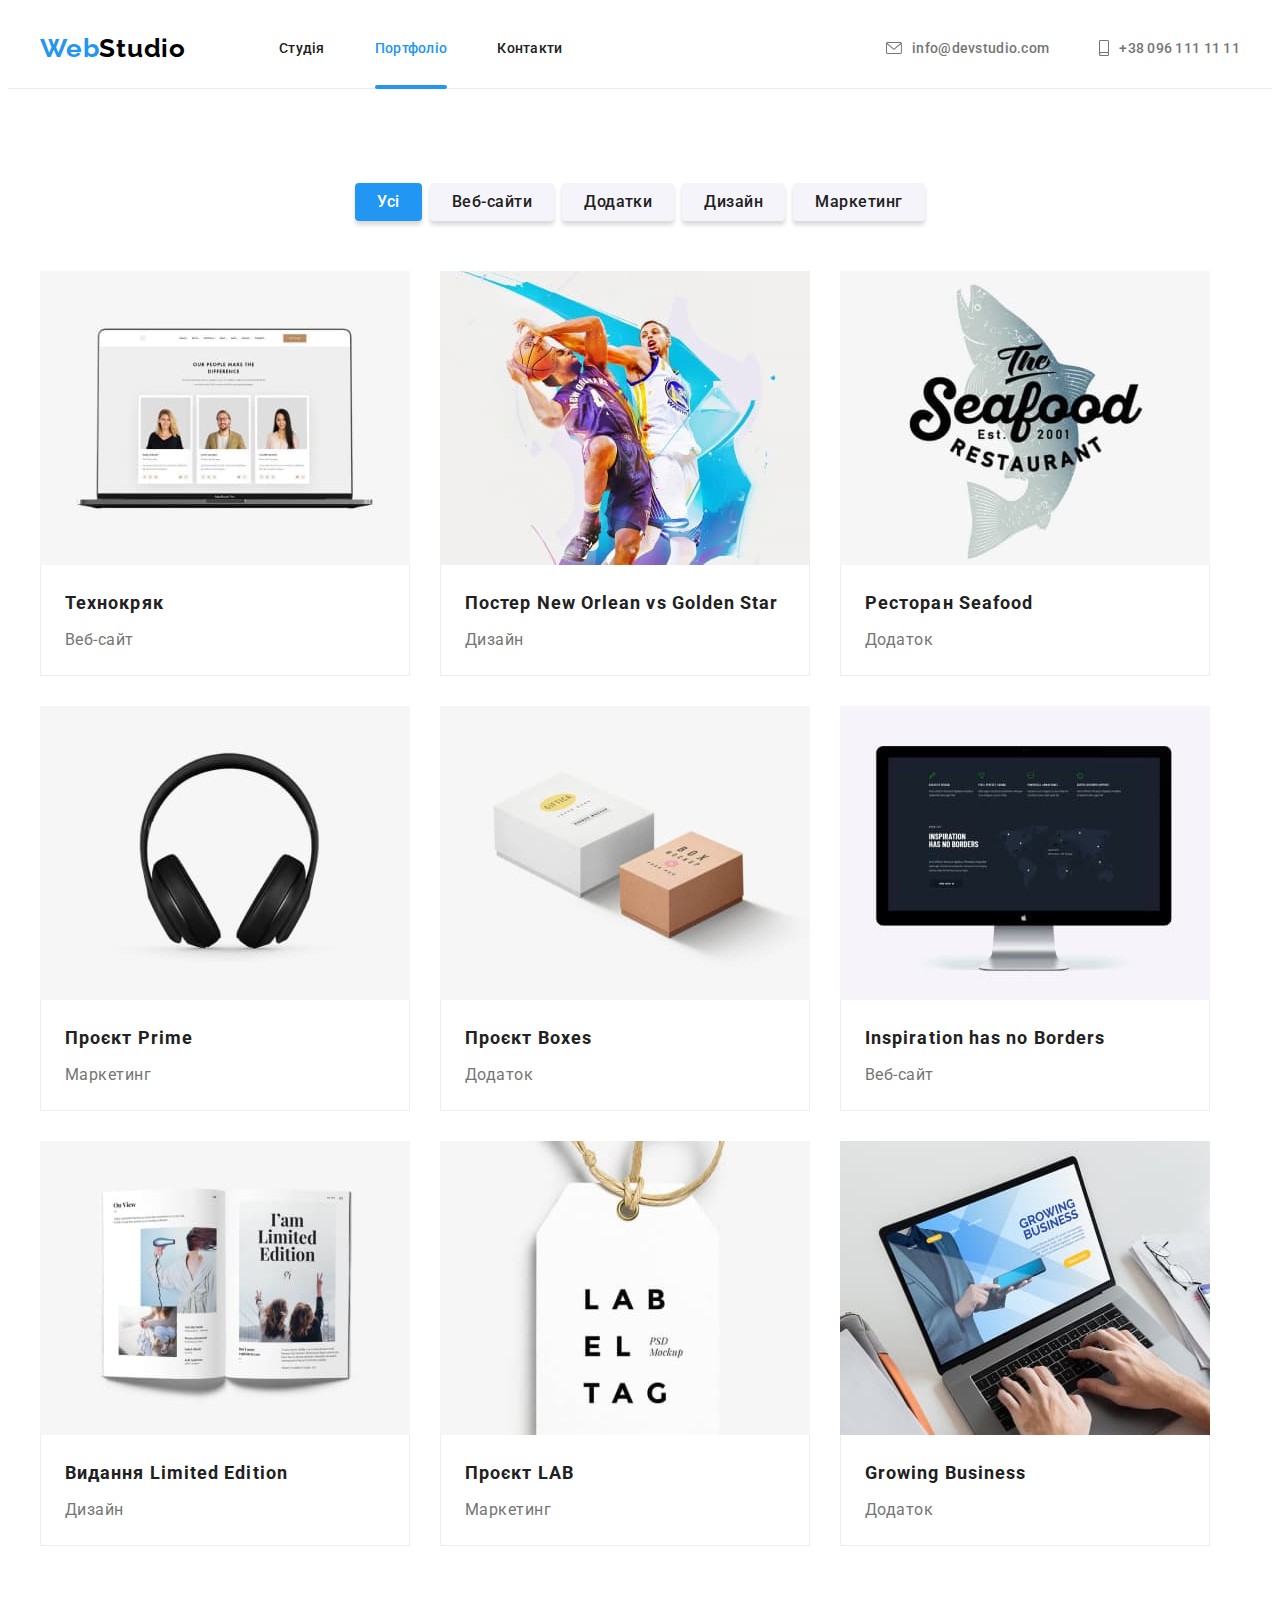
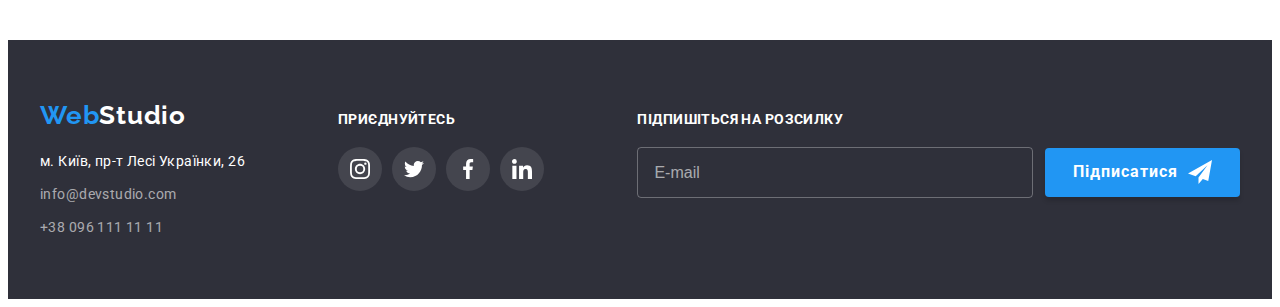
==== portfolio.html @ ad0f6e9a "Initial commit" ====
<!DOCTYPE html>
<html lang="uk">
  <head>
    <meta charset="UTF-8" />
    <meta name="viewport" content="width=device-width, initial-scale=1.0" />
    <link
      href="https://fonts.googleapis.com/css2?family=Raleway:wght@700&family=Roboto:wght@400;500;700;900&display=swap"
      rel="stylesheet"
    />
    <link
      rel="stylesheet"
      href="https://cdnjs.cloudflare.com/ajax/libs/modern-normalize/2.0.0/modern-normalize.min.css"
      integrity="sha512-4xo8blKMVCiXpTaLzQSLSw3KFOVPWhm/TRtuPVc4WG6kUgjH6J03IBuG7JZPkcWMxJ5huwaBpOpnwYElP/m6wg=="
      crossorigin="anonymous"
      referrerpolicy="no-referrer"
    />
    <link rel="stylesheet" href="./css/styles.css" />
    <title>Портфоліо</title>
  </head>
  <body>
    <header class="header">
      <div class="container header-container">
        <a href="./index.html" class="header-logo logo link"
          >Web<span class="header-logo-dark">Studio</span></a
        >
        <nav class="navigation">
          <ul class="navigation-list list">
            <li class="navigation-list-item">
              <a class="navigation-list-link link" href="./index.html"
                >Студія</a
              >
            </li>
            <li class="navigation-list-item">
              <a
                class="navigation-list-link link active"
                href="./portfolio.html"
                >Портфоліо</a
              >
            </li>
            <li class="navigation-list-item">
              <a class="navigation-list-link link" href="#">Контакти</a>
            </li>
          </ul>
        </nav>
        <ul class="contacts-list list">
          <li class="contacts-list-item">
            <a class="contacts-list-link link" href="mailto:info@devstudio.com">
              <svg class="contacts-icon" width="16" height="12">
                <use href="./images/icons/sprite.svg#icon-mail"></use>
              </svg>
              info@devstudio.com</a
            >
          </li>
          <li class="contacts-list-item">
            <a class="contacts-list-link link" href="tel:+380961111111"
              ><svg class="contacts-icon" width="10" height="16">
                <use
                  href="./images/icons/sprite.svg#icon-smartphone"
                ></use></svg
              >+38 096 111 11 11</a
            >
          </li>
        </ul>
      </div>
    </header>
    <main>
      <section class="projects section">
        <div class="container">
          <ul class="projects-list list">
            <li class="projects-list-item">
              <button class="projects-btn btn active" type="button">Усі</button>
            </li>
            <li class="projects-list-item">
              <button class="projects-btn btn" type="button">Веб-сайти</button>
            </li>
            <li class="projects-list-item">
              <button class="projects-btn btn" type="button">Додатки</button>
            </li>
            <li class="projects-list-item">
              <button class="projects-btn btn" type="button">Дизайн</button>
            </li>
            <li class="projects-list-item">
              <button class="projects-btn btn" type="button">Маркетинг</button>
            </li>
          </ul>
          <ul class="projects-type-list list">
            <li class="projects-type-list-item">
              <a class="projects-type-list-link link" href="">
                <div class="project-overlay-wrapper">
                  <img
                    src="./images/portfolio/portfolio-img1.jpg"
                    alt="Laptop"
                    width="370"
                    height="294"
                  />
                  <div class="projects-overlay">
                    <p class="projects-overlay-text">
                      Ресурс пропонує комплексні пропозиції з різним рівнем
                      функціоналу та сервісів. Все це дозволить відвідувачу
                      отримати вичерпні відомості про компанію чи приватну
                      особу.
                    </p>
                  </div>
                </div>
                <div class="projects-info">
                  <h3 class="projects-type-list-title">Технокряк</h3>
                  <p class="projects-type-list-text">Веб-сайт</p>
                </div>
              </a>
            </li>
            <li class="projects-type-list-item">
              <a class="projects-type-list-link link" href="">
                <div class="project-overlay-wrapper">
                  <img
                    src="./images/portfolio/portfolio-img2.jpg"
                    alt="Laptop"
                    width="370"
                    height="294"
                  />
                  <div class="projects-overlay">
                    <p class="projects-overlay-text">
                      Ресурс пропонує комплексні пропозиції з різним рівнем
                      функціоналу та сервісів. Все це дозволить відвідувачу
                      отримати вичерпні відомості про компанію чи приватну
                      особу.
                    </p>
                  </div>
                </div>
                <div class="projects-info">
                  <h3 class="projects-type-list-title">
                    Постер New Orlean vs Golden Star
                  </h3>
                  <p class="projects-type-list-text">Дизайн</p>
                </div>
              </a>
            </li>
            <li class="projects-type-list-item">
              <a class="projects-type-list-link link" href=""
                ><div class="project-overlay-wrapper">
                  <img
                    src="./images/portfolio/portfolio-img3.jpg"
                    alt="Laptop"
                    width="370"
                    height="294"
                  />
                  <div class="projects-overlay">
                    <p class="projects-overlay-text">
                      Ресурс пропонує комплексні пропозиції з різним рівнем
                      функціоналу та сервісів. Все це дозволить відвідувачу
                      отримати вичерпні відомості про компанію чи приватну
                      особу.
                    </p>
                  </div>
                </div>
                <div class="projects-info">
                  <h3 class="projects-type-list-title">Ресторан Seafood</h3>
                  <p class="projects-type-list-text">Додаток</p>
                </div>
              </a>
            </li>
            <li class="projects-type-list-item">
              <a class="projects-type-list-link link" href=""
                ><div class="project-overlay-wrapper">
                  <img
                    src="./images/portfolio/portfolio-img4.jpg"
                    alt="Laptop"
                    width="370"
                    height="294"
                  />
                  <div class="projects-overlay">
                    <p class="projects-overlay-text">
                      Ресурс пропонує комплексні пропозиції з різним рівнем
                      функціоналу та сервісів. Все це дозволить відвідувачу
                      отримати вичерпні відомості про компанію чи приватну
                      особу.
                    </p>
                  </div>
                </div>
                <div class="projects-info">
                  <h3 class="projects-type-list-title">Проєкт Prime</h3>
                  <p class="projects-type-list-text">Маркетинг</p>
                </div>
              </a>
            </li>
            <li class="projects-type-list-item">
              <a class="projects-type-list-link link" href=""
                ><div class="project-overlay-wrapper">
                  <img
                    src="./images/portfolio/portfolio-img5.jpg"
                    alt="Laptop"
                    width="370"
                    height="294"
                  />
                  <div class="projects-overlay">
                    <p class="projects-overlay-text">
                      Ресурс пропонує комплексні пропозиції з різним рівнем
                      функціоналу та сервісів. Все це дозволить відвідувачу
                      отримати вичерпні відомості про компанію чи приватну
                      особу.
                    </p>
                  </div>
                </div>
                <div class="projects-info">
                  <h3 class="projects-type-list-title">Проєкт Boxes</h3>
                  <p class="projects-type-list-text">Додаток</p>
                </div>
              </a>
            </li>
            <li class="projects-type-list-item">
              <a class="projects-type-list-link link" href="">
                <div class="project-overlay-wrapper">
                  <img
                    src="./images/portfolio/portfolio-img6.jpg"
                    alt="Laptop"
                    width="370"
                    height="294"
                  />
                  <div class="projects-overlay">
                    <p class="projects-overlay-text">
                      Ресурс пропонує комплексні пропозиції з різним рівнем
                      функціоналу та сервісів. Все це дозволить відвідувачу
                      отримати вичерпні відомості про компанію чи приватну
                      особу.
                    </p>
                  </div>
                </div>
                <div class="projects-info">
                  <h3 class="projects-type-list-title">
                    Inspiration has no Borders
                  </h3>
                  <p class="projects-type-list-text">Веб-сайт</p>
                </div>
              </a>
            </li>
            <li class="projects-type-list-item">
              <a class="projects-type-list-link link" href=""
                ><div class="project-overlay-wrapper">
                  <img
                    src="./images/portfolio/portfolio-img7.jpg"
                    alt="Laptop"
                    width="370"
                    height="294"
                  />
                  <div class="projects-overlay">
                    <p class="projects-overlay-text">
                      Ресурс пропонує комплексні пропозиції з різним рівнем
                      функціоналу та сервісів. Все це дозволить відвідувачу
                      отримати вичерпні відомості про компанію чи приватну
                      особу.
                    </p>
                  </div>
                </div>
                <div class="projects-info">
                  <h3 class="projects-type-list-title">
                    Видання Limited Edition
                  </h3>
                  <p class="projects-type-list-text">Дизайн</p>
                </div>
              </a>
            </li>
            <li class="projects-type-list-item">
              <a class="projects-type-list-link link" href=""
                ><div class="project-overlay-wrapper">
                  <img
                    src="./images/portfolio/portfolio-img8.jpg"
                    alt="Laptop"
                    width="370"
                    height="294"
                  />
                  <div class="projects-overlay">
                    <p class="projects-overlay-text">
                      Ресурс пропонує комплексні пропозиції з різним рівнем
                      функціоналу та сервісів. Все це дозволить відвідувачу
                      отримати вичерпні відомості про компанію чи приватну
                      особу.
                    </p>
                  </div>
                </div>
                <div class="projects-info">
                  <h3 class="projects-type-list-title">Проєкт LAB</h3>
                  <p class="projects-type-list-text">Маркетинг</p>
                </div>
              </a>
            </li>
            <li class="projects-type-list-item">
              <a class="projects-type-list-link link" href=""
                ><div class="project-overlay-wrapper">
                  <img
                    src="./images/portfolio/portfolio-img9.jpg"
                    alt="Laptop"
                    width="370"
                    height="294"
                  />
                  <div class="projects-overlay">
                    <p class="projects-overlay-text">
                      Ресурс пропонує комплексні пропозиції з різним рівнем
                      функціоналу та сервісів. Все це дозволить відвідувачу
                      отримати вичерпні відомості про компанію чи приватну
                      особу.
                    </p>
                  </div>
                </div>
                <div class="projects-info">
                  <h3 class="projects-type-list-title">Growing Business</h3>
                  <p class="projects-type-list-text">Додаток</p>
                </div>
              </a>
            </li>
          </ul>
        </div>
      </section>
    </main>
    <footer class="footer">
      <div class="container footer-container">
        <div class="address-container">
          <a href="./index.html" class="footer-logo logo link"
            >Web<span class="footer-logo-white">Studio</span></a
          >
          <address class="address">
            <p class="footer-address">м. Київ, пр-т Лесі Українки, 26</p>
            <ul class="footer-list list">
              <li class="footer-list-item">
                <a
                  class="footer-list-item-link link"
                  href="mailto:info@devstudio.com"
                  >info@devstudio.com</a
                >
              </li>
              <li class="footer-list-item">
                <a class="footer-list-item-link link" href="tel:+380961111111"
                  >+38 096 111 11 11</a
                >
              </li>
            </ul>
          </address>
        </div>
        <div class="join-container">
          <p class="join-text">приєднуйтесь</p>
          <ul class="social-list list">
            <li>
              <a href="" class="social-link social-link-gray link"
                ><svg
                  class="social-icon social-icon-white"
                  width="20"
                  height="20"
                >
                  <use
                    href="./images/icons/sprite.svg#icon-instagram"
                  ></use></svg
              ></a>
            </li>
            <li>
              <a href="" class="social-link social-link-gray link"
                ><svg
                  class="social-icon social-icon-white"
                  width="20"
                  height="20"
                >
                  <use href="./images/icons/sprite.svg#icon-twitter"></use></svg
              ></a>
            </li>
            <li>
              <a href="" class="social-link social-link-gray link"
                ><svg
                  class="social-icon social-icon-white"
                  width="20"
                  height="20"
                >
                  <use
                    href="./images/icons/sprite.svg#icon-facebook"
                  ></use></svg
              ></a>
            </li>
            <li>
              <a href="" class="social-link social-link-gray link"
                ><svg
                  class="social-icon social-icon-white"
                  width="20"
                  height="20"
                >
                  <use
                    href="./images/icons/sprite.svg#icon-linkedin"
                  ></use></svg
              ></a>
            </li>
          </ul>
        </div>
        <form action="" class="form-mailing">
          <b class="form-mailing-text">Підпишіться на розсилку</b>
          <label class="form-mailing-group">
            <input
              type="email"
              name="email"
              class="form-mailing-input"
              placeholder="E-mail"
            />
            <button type="submit" class="form-mailing-button btn">
              Підписатися
              <svg class="form-mailing-icon" width="24" height="24">
                <use href="./images/icons/sprite.svg#icon-send"></use>
              </svg>
            </button>
          </label>
        </form>
      </div>
    </footer>
  </body>
</html>
---- css/styles.css ----
:root {
  /* Шрифти */
  --main-font: Roboto, sans-serif;
  --secondary-font: Raleway;
  /* Кольори */
  --title-cl: #212121;
  --txt-cl: #757575;
  --accent-cl: #2196f3;
  --bg-cl: #2f303a;
}
/* Загальні стилі */
body {
  font-family: var(--main-font);
  color: var(--txt-cl);
  font-size: 14px;
}

h1,
h2,
h3,
h4,
h5,
h5,
p {
  margin: 0;
}

img {
  display: block;
}

ul,
ol {
  padding: 0;
  margin: 0;
}

.container {
  width: 1200px;
  padding-left: 15px;
  padding-right: 15px;
  margin: 0 auto;
}

.list {
  list-style: none;
}

.link {
  text-decoration: none;
  display: block;
}

.logo {
  color: var(--accent-cl);
  font-family: Raleway;
  font-size: 26px;
  font-weight: 700;
  letter-spacing: 0.78px;
}

.btn {
  border: none;
  font-family: inherit;
  cursor: pointer;
}

.title {
  color: var(--title-cl);
  font-size: 36px;
  font-weight: 700;
  letter-spacing: 1.08px;
  text-align: center;
}

.section {
  padding-top: 94px;
  padding-bottom: 94px;
}

.visually-hidden {
  position: absolute;
  clip: rect(0 0 0 0);
  width: 1px;
  height: 1px;
  margin: -1px;
}

/* Хедер */

.header {
  border-bottom: 1px solid #ececec;
}

.header-logo {
  margin-right: 93px;
}

.header-container {
  display: flex;
  align-items: center;
}

.header-logo-dark {
  color: #000;
}

.navigation-list {
  display: flex;
}

.navigation-list-item {
  margin-right: 50px;
}

.navigation-list-item:last-child {
  margin: 0;
}

.navigation-list-link {
  color: var(--title-cl);
  font-weight: 500;
  letter-spacing: 0.28px;
  transition: color 0.25s cubic-bezier(0.4, 0, 0.2, 1);
  padding-top: 32px;
  padding-bottom: 32px;
  position: relative;
}

.navigation-list-link.active {
  color: var(--accent-cl);
}

.navigation-list-link.active::after {
  content: '';
  position: absolute;
  left: 0;
  bottom: -1px;
  width: 100%;
  height: 4px;
  border-radius: 2px;
  background-color: var(--accent-cl);
}

.navigation-list-link:hover,
.navigation-list-link:focus {
  color: var(--accent-cl);
}

.contacts-list {
  margin-left: auto;
  display: flex;
}

.contacts-list-item {
  margin-right: 50px;
}

.contacts-list-item:last-child {
  margin-right: 0;
}

.contacts-list-link {
  color: var(--txt-cl);
  font-weight: 500;
  letter-spacing: 0.28px;
  transition: color 0.25s cubic-bezier(0.4, 0, 0.2, 1);
  padding-top: 32px;
  padding-bottom: 32px;
  display: flex;
  align-items: center;
}

.contacts-list-link:hover,
.contacts-list-link:focus {
  color: var(--accent-cl);
}

.contacts-icon {
  margin-right: 10px;
  fill: currentColor;
}

/* Головна секція */

.hero {
  background-color: var(--bg-cl);
  padding-top: 200px;
  padding-bottom: 200px;
  background-image: linear-gradient(
      to bottom,
      rgba(47, 48, 58, 0.4),
      rgba(47, 48, 58, 0.4)
    ),
    url(../images/hero/hero-bg.png);
  background-repeat: no-repeat;
  background-position: center;
  background-size: cover;
  max-width: 1600px;
  margin: 0 auto;
}

.hero-container {
  padding: 0;
}

.hero-title {
  color: #fff;
  font-size: 44px;
  font-weight: 900;
  line-height: 1.36;
  letter-spacing: 2.64px;
  text-transform: uppercase;
  margin-bottom: 30px;
  margin-left: auto;
  margin-right: auto;
  width: 694px;
}

.hero-btn {
  background-color: var(--accent-cl);
  filter: drop-shadow(0px 4px 4px rgba(0, 0, 0, 0.25));
  color: #fff;
  display: block;
  font-size: 16px;
  font-weight: 700;
  line-height: 1.87;
  letter-spacing: 0.96px;
  border-radius: 4px;
  transition: background-color 0.25s cubic-bezier(0.4, 0, 0.2, 1);
  padding: 10px 32px;
  min-width: 216px;
  max-width: 250px;
  margin-left: auto;
  margin-right: auto;
}

.hero-btn:hover,
.hero-btn:focus {
  background-color: #158bec;
}

/* Модальне вікно */

.backdrop {
  position: fixed;
  top: 0;
  left: 0;
  z-index: 10;
  width: 100%;
  height: 100%;
  background-color: rgba(47, 48, 58, 0.6);
  transition: visibility 0.6s cubic-bezier(0.4, 0, 0.2, 1),
    opacity 0.6s cubic-bezier(0.4, 0, 0.2, 1);
}

.backdrop.is-hidden {
  visibility: hidden;
  opacity: 0;
  pointer-events: none;
}

.backdrop.is-hidden .modal-wrapper {
  transform: translateX(-50%) translateY(-50%) scale(0.8);
}

.modal-wrapper {
  position: absolute;
  width: 528px;
  padding: 40px;
  background-color: #fff;
  border-radius: 4px;
  box-shadow: 0px 2px 1px 0px rgba(0, 0, 0, 0.2),
    0px 1px 1px 0px rgba(0, 0, 0, 0.14), 0px 1px 3px 0px rgba(0, 0, 0, 0.12);
  top: 50%;
  left: 50%;
  transform: translateX(-50%) translateY(-50%) scale(1);
  transition: transform 0.6s cubic-bezier(0.4, 0, 0.2, 1);
}

.modal-close {
  position: absolute;
  right: 8px;
  top: 8px;
  width: 30px;
  height: 30px;
  border-radius: 50%;
  display: flex;
  justify-content: center;
  align-items: center;
  background-color: transparent;
  cursor: pointer;
  outline: none;
  border: 1px solid rgba(0, 0, 0, 0.1);
}

.modal-close-icon {
  transition: fill 0.25s cubic-bezier(0.4, 0, 0.2, 1);
}

.modal-close:focus {
  border: 1px solid var(--accent-cl);
}

.modal-close:hover .modal-close-icon,
.modal-close:focus .modal-close-icon {
  fill: var(--accent-cl);
}

/* Форма модального вікна */

.modal-form {
  width: 448px;
}

.modal-form-text {
  display: block;
}

.modal-form-group {
  display: block;
}

.modal-form-text {
  color: var(--title-cl);
  text-align: center;
  font-size: 20px;
  font-weight: 700;
  letter-spacing: 0.6px;
  margin-bottom: 12px;
}

.modal-form-group {
  position: relative;
  margin-bottom: 10px;
}

.modal-form-group-textarea {
  margin-bottom: 24px;
}

.modal-form-group:last-child {
  margin-top: 25px;
}

.modal-form-label {
  display: block;
  color: var(--txt-cl);
  font-size: 12px;
  font-weight: 400;
  letter-spacing: 0.12px;
  margin-bottom: 4px;
}

.modal-form-input {
  width: 100%;
  padding: 11px 20px 11px 40px;
  font-size: 12px;
  font-weight: 400;
  color: var(--txt-cl);
  border-radius: 4px;
  border: 1px solid rgba(33, 33, 33, 0.2);
  outline: none;
  transition: border 0.25s cubic-bezier(0.4, 0, 0.2, 1);
}

.modal-form-input:focus,
.modal-form-input:hover {
  border: 1px solid var(--accent-cl);
}

.modal-form-icon {
  position: absolute;
  top: 30px;
  left: 12px;
  transition: fill 0.3s cubic-bezier(0.4, 0, 0.2, 1);
}

.modal-form-input:focus + .modal-form-icon,
.modal-form-input:hover + .modal-form-icon {
  fill: var(--accent-cl);
}

.modal-form-comment {
  resize: none;
  max-width: 100%;
  min-width: 448px;
  max-height: 120px;
  min-height: 120px;
  padding: 12px 16px;
  color: var(--txt-cl);
  font-size: 12px;
  font-weight: 400;
  letter-spacing: 0.12px;
  border-radius: 4px;
  outline: none;
  border: 1px solid rgba(33, 33, 33, 0.2);
}

.modal-form-comment:focus,
.modal-form-comment:hover {
  border: 1px solid var(--accent-cl);
}

.modal-form-comment::placeholder {
  color: rgba(117, 117, 117, 0.5);
}

.modal-form-label-text {
  margin-bottom: 0;
  color: var(--txt-cl);
  font-size: 14px;
  font-weight: 400;
  line-height: 1.7;
  letter-spacing: 0.42px;
}

.conditions-link {
  color: var(--accent-cl);
}

.modal-form-group-conditions {
  display: flex;
  align-items: center;
  padding-left: 13px;
  margin-bottom: 30px;
}

.custom-checkbox {
  display: block;
  width: 16px;
  height: 16px;
  border: 1px solid rgba(33, 33, 33, 1);
  border-radius: 2px;
  margin-right: 7px;
  display: flex;
  justify-content: center;
  align-items: center;
  background-color: #fff;
  transition: background-color 0.25s cubic-bezier(0.4, 0, 0.2, 1),
    border 0.25s cubic-bezier(0.4, 0, 0.2, 1);
}

.custom-checkbox .custom-checkbox-icon {
  fill: #fff;
  opacity: 0;
  transition: opacity 0.25s cubic-bezier(0.4, 0, 0.2, 1);
}

.checkbox:focus + .custom-checkbox {
  border: 1px solid var(--accent-cl);
}

.checkbox:checked + .custom-checkbox {
  background-color: var(--accent-cl);
  border: 1px solid var(--accent-cl);
}

.checkbox:checked + .custom-checkbox .custom-checkbox-icon {
  opacity: 1;
}

.btn {
  display: flex;
  align-items: center;
  margin: 0 auto;
  padding: 10px 28px;
  border: none;
  cursor: pointer;
  border-radius: 4px;
  background: #2196f3;
  box-shadow: 0px 4px 4px 0px rgba(0, 0, 0, 0.15);
  color: #fff;
  font-size: 16px;
  font-weight: 700;
  line-height: 1.8;
  letter-spacing: 0.96px;
  transition: background-color 0.25s cubic-bezier(0.4, 0, 0.2, 1);
}

.btn:hover,
.btn:focus {
  background-color: #158bec;
}
/* Секція про нас */

.about.section {
  padding-bottom: 0;
}

.about-list {
  display: flex;
}

.about-list-item {
  margin-right: 30px;
  width: 270px;
}

.about-list-item:last-child {
  margin-right: 0;
}

.about-list-item-title {
  color: var(--title-cl);
  font-weight: 700;
  font-size: 14px;
  letter-spacing: 0.42px;
  text-transform: uppercase;
  margin-bottom: 10px;
}

.about-list-item-text {
  line-height: 1.71;
  letter-spacing: 0.42px;
}

.icon-container {
  display: flex;
  justify-content: center;
  align-items: center;
  height: 120px;
  margin-bottom: 30px;
  background-color: #f5f4fa;
  border-radius: 4px;
}

/* Секція спеціалізація */

.specialization-title {
  margin-bottom: 50px;
}

.specialization-list {
  display: flex;
  gap: 30px;
}

.specialization-list-item {
  position: relative;
}

.specialization-list-item-text {
  position: absolute;
  left: 0;
  bottom: 0;
  display: flex;
  justify-content: center;
  align-items: center;
  text-transform: uppercase;
  color: #fff;
  letter-spacing: 0.42px;
  font-weight: 700;
  width: 100%;
  height: 70px;
  background-color: rgba(47, 48, 58, 0.8);
}

/* Секція команда */

.team {
  background-color: #f5f4fa;
}

.team-title {
  margin-bottom: 50px;
}

.team-list {
  display: flex;
  gap: 30px;
}

.team-list-item {
  background-color: #fff;
  box-shadow: 0px 2px 1px 0px rgba(0, 0, 0, 0.2),
    0px 1px 1px 0px rgba(0, 0, 0, 0.14), 0px 1px 3px 0px rgba(0, 0, 0, 0.12);
  border-radius: 0px 0px 4px 4px;
}

.team-info {
  padding-top: 30px;
  padding-bottom: 30px;
}

.team-list-item-title {
  color: var(--title-cl);
  font-size: 16px;
  font-weight: 500;
  letter-spacing: 0.48px;
  text-align: center;
  margin-bottom: 10px;
}

.team-list-item-text {
  font-size: 16px;
  letter-spacing: 0.48px;
  margin-bottom: 16px;
  text-align: center;
}

.social-list {
  display: flex;
  justify-content: center;
  align-items: center;
  gap: 10px;
}

.social-link {
  display: flex;
  align-items: center;
  justify-content: center;
  width: 44px;
  height: 44px;
  background-color: #fff;
  border-radius: 50%;
  color: #afb1b8;
  transition: background-color 0.25s cubic-bezier(0.4, 0, 0.2, 1);
}

.social-link:hover,
.social-link:focus {
  background-color: var(--accent-cl);
}

.social-icon {
  fill: currentColor;
  transition: fill 0.25s cubic-bezier(0.4, 0, 0.2, 1);
}

.social-link:hover .social-icon,
.social-link:focus .social-icon {
  fill: #fff;
}

/* Секція постійні клієнти */

.clients-title {
  margin-bottom: 50px;
}

.clients-list {
  display: flex;
  align-items: center;
  gap: 30px;
}

.clients-list-item {
  width: 170px;
  height: 92px;
  color: #afb1b8;
}

.clients-icon {
  fill: currentColor;
  transition: fill 0.25s cubic-bezier(0.4, 0, 0.2, 1);
}

.clients-list-link {
  display: flex;
  justify-content: center;
  align-items: center;
  height: 100%;
  color: #afb1b8;
  border-radius: 4px;
  border: 1px solid #afb1b8;
  transition: border 0.25s cubic-bezier(0.4, 0, 0.2, 1);
}

.clients-list-link:hover,
.clients-list-link:focus {
  border: 1px solid var(--accent-cl);
}

.clients-list-link:hover .clients-icon,
.clients-list-link:focus .clients-icon {
  fill: var(--accent-cl);
}

/* Футера */

.footer {
  background-color: var(--bg-cl);
  padding-top: 60px;
  padding-bottom: 60px;
}

.footer-logo {
  margin-bottom: 20px;
}

.footer-logo {
  font-style: normal;
}

.footer-logo-white {
  color: #fff;
}

.address-container {
  margin-right: 93px;
}

.footer-address {
  font-style: normal;
  color: #fff;
  line-height: 1.71;
  letter-spacing: 0.42px;
  margin-bottom: 9px;
}

.footer-list-item {
  margin-bottom: 9px;
}

.footer-list-item:last-child {
  margin-bottom: 0;
}

.footer-list-item-link {
  color: rgba(255, 255, 255, 0.6);
  font-style: normal;
  line-height: 1.71;
  letter-spacing: 0.42px;
  transition: color 0.25s cubic-bezier(0.4, 0, 0.2, 1);
}

.footer-list-item-link:hover,
.footer-list-item-link:focus {
  color: var(--accent-cl);
}

.footer-container {
  display: flex;
  align-items: baseline;
}

.join-container {
  margin-right: auto;
}

.join-text {
  color: #fff;
  font-size: 14px;
  font-weight: 700;
  letter-spacing: 0.42px;
  text-transform: uppercase;
  margin-bottom: 20px;
}

.social-link-gray {
  color: #fff;
  background-color: rgba(255, 255, 255, 0.1);
}

/* Форма футера */

.form-mailing-text {
  color: #fff;
  font-weight: 700;
  letter-spacing: 0.42px;
  text-transform: uppercase;
  display: block;
  margin-bottom: 20px;
}

.form-mailing-group {
  display: flex;
  align-items: center;
}

.form-mailing-input {
  width: 358px;
  padding: 16px 20px 15px 16px;
  background-color: transparent;
  color: rgba(255, 255, 255, 0.6);
  font-size: 16px;
  font-weight: 400;
  border-radius: 4px;
  border: 1px solid rgba(255, 255, 255, 0.3);
  outline: none;
  margin-right: 12px;
  transition: border 0.25s cubic-bezier(0.4, 0, 0.2, 1);
}

.form-mailing-input::placeholder {
  color: rgba(255, 255, 255, 0.6);
  font-size: 16px;
  font-weight: 400;
}

.form-mailing-input:focus,
.form-mailing-input:hover {
  border: 1px solid var(--accent-cl);
}

.form-mailing-icon {
  fill: #fff;
  margin-left: 10px;
}

/* 
Стилі портфоліо
*/

/* Проєкти */

.projects-list {
  display: flex;
  justify-content: center;
  margin-bottom: 50px;
}

.projects-list-item {
  margin-right: 8px;
}

.projects-list-item:last-child {
  margin-right: 0;
}

.projects-btn.active {
  background-color: var(--accent-cl);
  color: #fff;
}

.projects-btn {
  font-size: 16px;
  background-color: #f5f4fa;
  color: var(--title-cl);
  font-weight: 500;
  line-height: 1.62;
  padding: 6px 22px;
  border-radius: 4px;
  letter-spacing: 0.48px;
  transition-property: background-color, color, box-shadow;
  transition-duration: 0.25s;
  transition-timing-function: cubic-bezier(0.4, 0, 0.2, 1);
}

.projects-btn:hover,
.projects-btn:focus {
  color: #fff;
  background-color: var(--accent-cl);
  box-shadow: 0px 2px 2px 0px rgba(0, 0, 0, 0.12),
    0px 1px 2px 0px rgba(0, 0, 0, 0.08), 0px 3px 1px 0px rgba(0, 0, 0, 0.1);
}

.projects-type-list {
  display: flex;
  align-items: flex-end;
  flex-wrap: wrap;
  gap: 30px;
}

.projects-type-list-link {
  transition: box-shadow 0.25s cubic-bezier(0.4, 0, 0.2, 1);
}

.projects-type-list-link:hover,
.projects-type-list-link:focus {
  box-shadow: 1px 4px 6px 0px rgba(0, 0, 0, 0.16),
    0px 4px 4px 0px rgba(0, 0, 0, 0.06), 0px 1px 1px 0px rgba(0, 0, 0, 0.12);
}

.projects-info {
  padding-top: 20px;
  padding-right: 24px;
  padding-bottom: 20px;
  padding-left: 24px;
  border-right: 1px solid #eee;
  border-bottom: 1px solid #eee;
  border-left: 1px solid #eee;
}

.projects-type-list-title {
  margin-bottom: 4px;
}

.projects-type-list-item {
  background: #fff;
}

.projects-type-list-title {
  color: var(--title-cl);
  font-size: 18px;
  font-weight: 700;
  line-height: 2;
  letter-spacing: 1.08px;
}

.projects-type-list-text {
  color: var(--txt-cl);
  font-size: 16px;
  line-height: 1.87;
  letter-spacing: 0.48px;
}

.project-overlay-wrapper {
  position: relative;
  overflow: hidden;
}

.projects-overlay {
  background: rgba(33, 150, 243, 0.9);
  position: absolute;
  left: 0;
  top: 0;
  width: 100%;
  height: 100%;
  display: flex;
  justify-content: center;
  align-items: center;
  transform: translateY(100%);
  opacity: 0;
  transition: transform 0.25s cubic-bezier(0.4, 0, 0.2, 1);
}
.projects-type-list-link:hover .projects-overlay,
.projects-type-list-link:focus .projects-overlay {
  transform: translateY(0);
  opacity: 1;
}

.projects-overlay-text {
  width: 322px;
  color: #fff;
  font-family: Roboto;
  font-size: 18px;
  font-weight: 400;
  line-height: 1.55;
  letter-spacing: 0.54px;
}
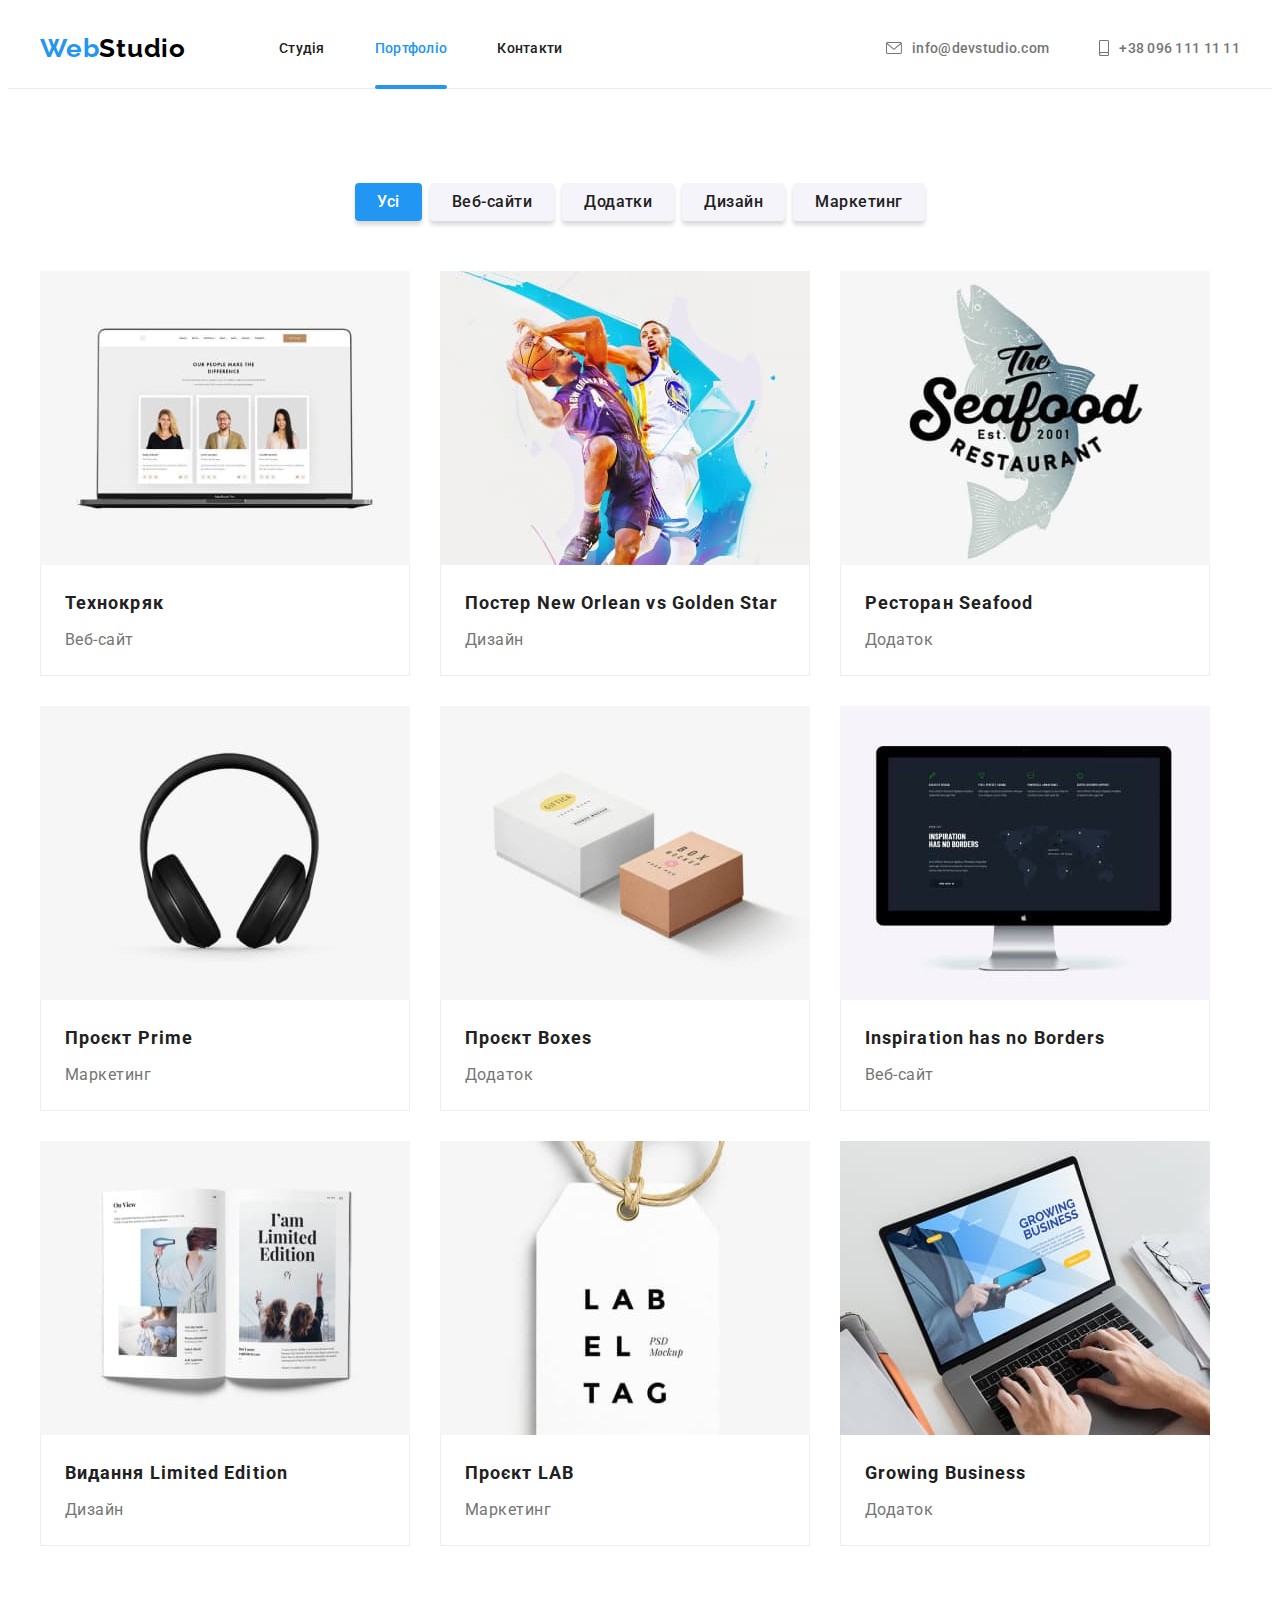
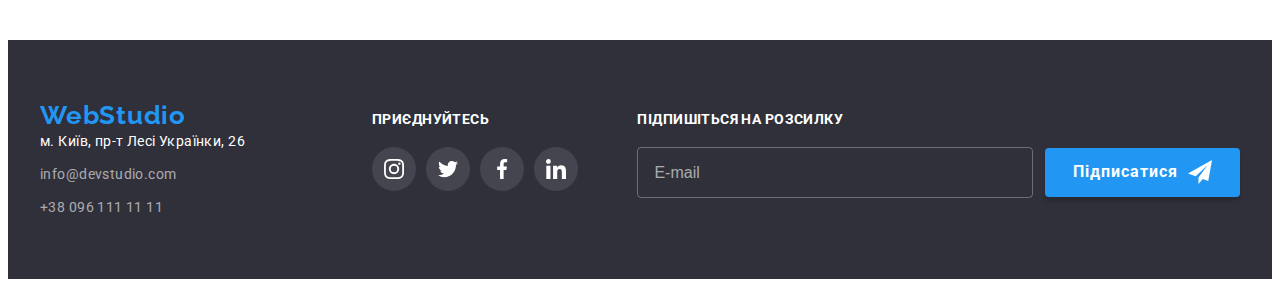
==== commit 5ca267b2: "update index.html, styles.css" ====
--- a/portfolio.html
+++ b/portfolio.html
@@ -20,40 +20,38 @@
   <body>
     <header class="header">
       <div class="container header-container">
-        <a href="./index.html" class="header-logo logo link"
-          >Web<span class="header-logo-dark">Studio</span></a
+        <a href="./index.html" class="logo"
+          >Web<span class="logo__color logo__color--dark">Studio</span></a
         >
         <nav class="navigation">
-          <ul class="navigation-list list">
-            <li class="navigation-list-item">
-              <a class="navigation-list-link link" href="./index.html"
+          <ul class="navigation__list">
+            <li class="navigation__item">
+              <a class="navigation__link" href="./index.html"
                 >Студія</a
               >
             </li>
-            <li class="navigation-list-item">
-              <a
-                class="navigation-list-link link active"
-                href="./portfolio.html"
+            <li class="navigation__item">
+              <a class="navigation__link navigation__link--active" href="./portfolio.html"
                 >Портфоліо</a
               >
             </li>
-            <li class="navigation-list-item">
-              <a class="navigation-list-link link" href="#">Контакти</a>
+            <li class="navigation__item">
+              <a class="navigation__link" href="#">Контакти</a>
             </li>
           </ul>
         </nav>
-        <ul class="contacts-list list">
-          <li class="contacts-list-item">
-            <a class="contacts-list-link link" href="mailto:info@devstudio.com">
-              <svg class="contacts-icon" width="16" height="12">
+        <ul class="contacts-list">
+          <li class="contacts-list__item">
+            <a class="contacts-list__link link" href="mailto:info@devstudio.com">
+              <svg class="contacts-list__icon" width="16" height="12">
                 <use href="./images/icons/sprite.svg#icon-mail"></use>
               </svg>
               info@devstudio.com</a
             >
           </li>
-          <li class="contacts-list-item">
-            <a class="contacts-list-link link" href="tel:+380961111111"
-              ><svg class="contacts-icon" width="10" height="16">
+          <li class="contacts-list__item">
+            <a class="contacts-list__link link" href="tel:+380961111111"
+              ><svg class="contacts-list__icon" width="10" height="16">
                 <use
                   href="./images/icons/sprite.svg#icon-smartphone"
                 ></use></svg
--- a/css/styles.css
+++ b/css/styles.css
@@ -33,30 +33,21 @@
 ol {
   padding: 0;
   margin: 0;
-}
+  list-style: none;
+}
+
+a {
+  text-decoration: none;
+  display: block;
+}
+
+/* Загальні стилі */
 
 .container {
   width: 1200px;
   padding-left: 15px;
   padding-right: 15px;
   margin: 0 auto;
-}
-
-.list {
-  list-style: none;
-}
-
-.link {
-  text-decoration: none;
-  display: block;
-}
-
-.logo {
-  color: var(--accent-cl);
-  font-family: Raleway;
-  font-size: 26px;
-  font-weight: 700;
-  letter-spacing: 0.78px;
 }
 
 .btn {
@@ -86,30 +77,45 @@
   margin: -1px;
 }
 
+.logo {
+  margin-right: 93px;
+  color: var(--accent-cl);
+  font-family: Raleway;
+  font-size: 26px;
+  font-weight: 700;
+  letter-spacing: 0.78px;
+}
+
+.logo__color--dark {
+  color: #000;
+}
+
+.logo__color--white {
+  color: #fff;
+}
+
+.logo-footer {
+  margin-bottom: 20px;
+}
+
 /* Хедер */
 
 .header {
   border-bottom: 1px solid #ececec;
 }
 
-.header-logo {
-  margin-right: 93px;
-}
-
 .header-container {
   display: flex;
   align-items: center;
 }
 
-.header-logo-dark {
-  color: #000;
-}
-
-.navigation-list {
-  display: flex;
-}
-
-.navigation-list-item {
+
+
+.navigation__list {
+  display: flex;
+}
+
+.navigation__item {
   margin-right: 50px;
 }
 
@@ -117,7 +123,7 @@
   margin: 0;
 }
 
-.navigation-list-link {
+.navigation__link {
   color: var(--title-cl);
   font-weight: 500;
   letter-spacing: 0.28px;
@@ -127,11 +133,11 @@
   position: relative;
 }
 
-.navigation-list-link.active {
+.navigation__link--active {
   color: var(--accent-cl);
 }
 
-.navigation-list-link.active::after {
+.navigation__link--active::after {
   content: '';
   position: absolute;
   left: 0;
@@ -142,8 +148,8 @@
   background-color: var(--accent-cl);
 }
 
-.navigation-list-link:hover,
-.navigation-list-link:focus {
+.navigation__link:hover,
+.navigation__link:focus {
   color: var(--accent-cl);
 }
 
@@ -152,15 +158,15 @@
   display: flex;
 }
 
-.contacts-list-item {
+.contacts-list__item {
   margin-right: 50px;
 }
 
-.contacts-list-item:last-child {
+.contacts-list__item:last-child {
   margin-right: 0;
 }
 
-.contacts-list-link {
+.contacts-list__link {
   color: var(--txt-cl);
   font-weight: 500;
   letter-spacing: 0.28px;
@@ -171,12 +177,12 @@
   align-items: center;
 }
 
-.contacts-list-link:hover,
-.contacts-list-link:focus {
+.contacts-list__link:hover,
+.contacts-list__link:focus {
   color: var(--accent-cl);
 }
 
-.contacts-icon {
+.contacts-list__icon {
   margin-right: 10px;
   fill: currentColor;
 }
@@ -686,16 +692,10 @@
 }
 
 .footer-logo {
-  margin-bottom: 20px;
-}
-
-.footer-logo {
   font-style: normal;
 }
 
-.footer-logo-white {
-  color: #fff;
-}
+
 
 .address-container {
   margin-right: 93px;
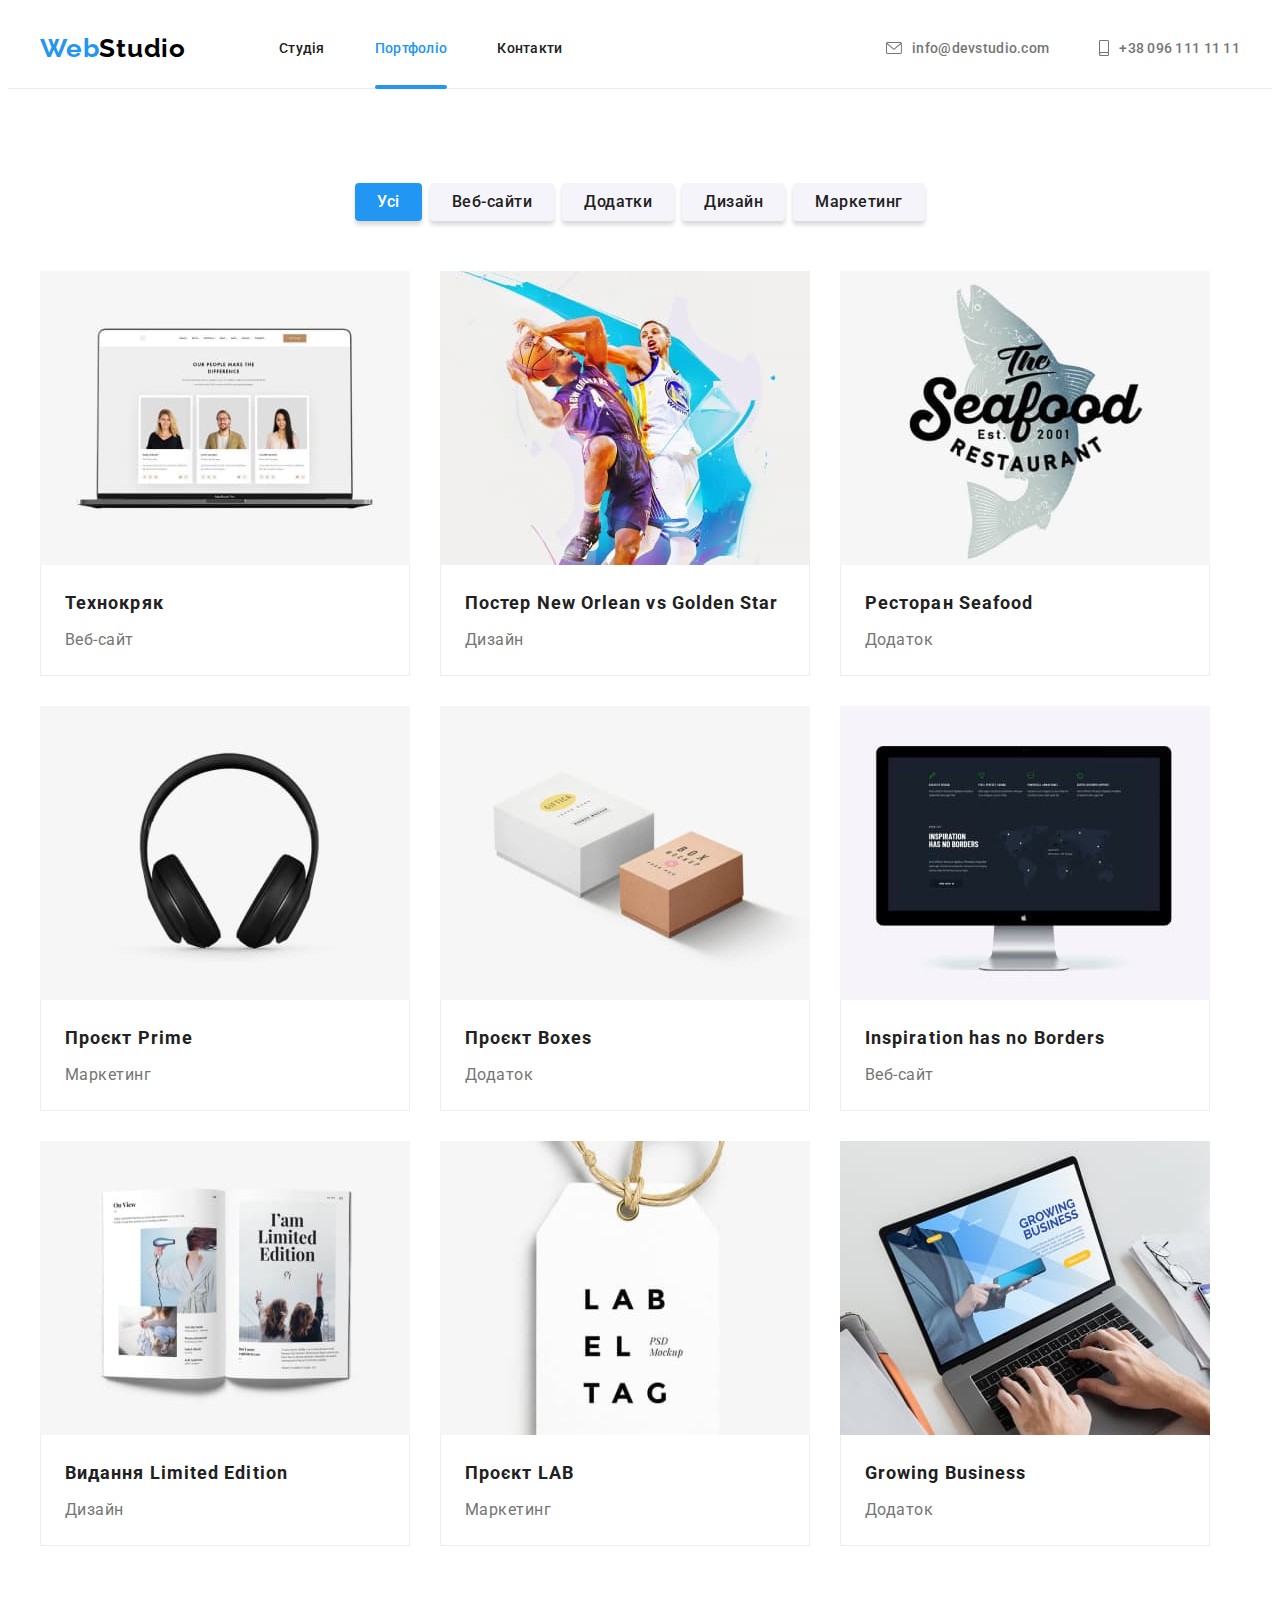
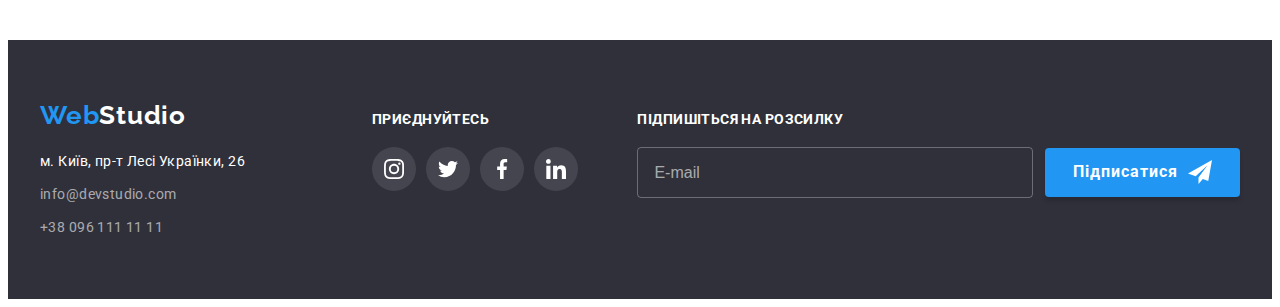
==== commit d65deb00: "update to BEM" ====
--- a/portfolio.html
+++ b/portfolio.html
@@ -42,7 +42,7 @@
         </nav>
         <ul class="contacts-list">
           <li class="contacts-list__item">
-            <a class="contacts-list__link link" href="mailto:info@devstudio.com">
+            <a class="contacts-list__link" href="mailto:info@devstudio.com">
               <svg class="contacts-list__icon" width="16" height="12">
                 <use href="./images/icons/sprite.svg#icon-mail"></use>
               </svg>
@@ -50,7 +50,7 @@
             >
           </li>
           <li class="contacts-list__item">
-            <a class="contacts-list__link link" href="tel:+380961111111"
+            <a class="contacts-list__link" href="tel:+380961111111"
               ><svg class="contacts-list__icon" width="10" height="16">
                 <use
                   href="./images/icons/sprite.svg#icon-smartphone"
@@ -64,243 +64,243 @@
     <main>
       <section class="projects section">
         <div class="container">
-          <ul class="projects-list list">
-            <li class="projects-list-item">
-              <button class="projects-btn btn active" type="button">Усі</button>
-            </li>
-            <li class="projects-list-item">
-              <button class="projects-btn btn" type="button">Веб-сайти</button>
-            </li>
-            <li class="projects-list-item">
-              <button class="projects-btn btn" type="button">Додатки</button>
-            </li>
-            <li class="projects-list-item">
-              <button class="projects-btn btn" type="button">Дизайн</button>
-            </li>
-            <li class="projects-list-item">
-              <button class="projects-btn btn" type="button">Маркетинг</button>
+          <ul class="projects-list">
+            <li class="projects-list__item">
+              <button class="projects-list__btn projects-list__btn--active btn " type="button">Усі</button>
+            </li>
+            <li class="projects-list__item">
+              <button class="projects-list__btn btn" type="button">Веб-сайти</button>
+            </li>
+            <li class="projects-list__item">
+              <button class="projects-list__btn btn" type="button">Додатки</button>
+            </li>
+            <li class="projects-list__item">
+              <button class="projects-list__btn btn" type="button">Дизайн</button>
+            </li>
+            <li class="projects-list__item">
+              <button class="projects-list__btn btn" type="button">Маркетинг</button>
             </li>
           </ul>
-          <ul class="projects-type-list list">
-            <li class="projects-type-list-item">
-              <a class="projects-type-list-link link" href="">
-                <div class="project-overlay-wrapper">
+          <ul class="projects-type-list">
+            <li class="projects-type-list__item">
+              <a class="projects-type-list__link" href="">
+                <div class="projects-type-list__overlay-wrapper">
                   <img
                     src="./images/portfolio/portfolio-img1.jpg"
                     alt="Laptop"
                     width="370"
                     height="294"
                   />
-                  <div class="projects-overlay">
-                    <p class="projects-overlay-text">
-                      Ресурс пропонує комплексні пропозиції з різним рівнем
-                      функціоналу та сервісів. Все це дозволить відвідувачу
-                      отримати вичерпні відомості про компанію чи приватну
-                      особу.
-                    </p>
-                  </div>
-                </div>
-                <div class="projects-info">
-                  <h3 class="projects-type-list-title">Технокряк</h3>
-                  <p class="projects-type-list-text">Веб-сайт</p>
-                </div>
-              </a>
-            </li>
-            <li class="projects-type-list-item">
-              <a class="projects-type-list-link link" href="">
-                <div class="project-overlay-wrapper">
+                  <div class="projects-type-list__overlay">
+                    <p class="projects-type-list__text">
+                      Ресурс пропонує комплексні пропозиції з різним рівнем
+                      функціоналу та сервісів. Все це дозволить відвідувачу
+                      отримати вичерпні відомості про компанію чи приватну
+                      особу.
+                    </p>
+                  </div>
+                </div>
+                <div class="projects-type-list__info">
+                  <h3 class="projects-type-list__title">Технокряк</h3>
+                  <p class="projects-type-list__name">Веб-сайт</p>
+                </div>
+              </a>
+            </li>
+            <li class="projects-type-list__item">
+              <a class="projects-type-list__link" href="">
+                <div class="projects-type-list__overlay-wrapper">
                   <img
                     src="./images/portfolio/portfolio-img2.jpg"
                     alt="Laptop"
                     width="370"
                     height="294"
                   />
-                  <div class="projects-overlay">
-                    <p class="projects-overlay-text">
-                      Ресурс пропонує комплексні пропозиції з різним рівнем
-                      функціоналу та сервісів. Все це дозволить відвідувачу
-                      отримати вичерпні відомості про компанію чи приватну
-                      особу.
-                    </p>
-                  </div>
-                </div>
-                <div class="projects-info">
-                  <h3 class="projects-type-list-title">
+                  <div class="projects-type-list__overlay">
+                    <p class="projects-type-list__text">
+                      Ресурс пропонує комплексні пропозиції з різним рівнем
+                      функціоналу та сервісів. Все це дозволить відвідувачу
+                      отримати вичерпні відомості про компанію чи приватну
+                      особу.
+                    </p>
+                  </div>
+                </div>
+                <div class="projects-type-list__info">
+                  <h3 class="projects-type-list__title">
                     Постер New Orlean vs Golden Star
                   </h3>
-                  <p class="projects-type-list-text">Дизайн</p>
-                </div>
-              </a>
-            </li>
-            <li class="projects-type-list-item">
-              <a class="projects-type-list-link link" href=""
-                ><div class="project-overlay-wrapper">
+                  <p class="projects-type-list__name">Дизайн</p>
+                </div>
+              </a>
+            </li>
+            <li class="projects-type-list__item">
+              <a class="projects-type-list__link" href=""
+                ><div class="projects-type-list__overlay-wrapper">
                   <img
                     src="./images/portfolio/portfolio-img3.jpg"
                     alt="Laptop"
                     width="370"
                     height="294"
                   />
-                  <div class="projects-overlay">
-                    <p class="projects-overlay-text">
-                      Ресурс пропонує комплексні пропозиції з різним рівнем
-                      функціоналу та сервісів. Все це дозволить відвідувачу
-                      отримати вичерпні відомості про компанію чи приватну
-                      особу.
-                    </p>
-                  </div>
-                </div>
-                <div class="projects-info">
-                  <h3 class="projects-type-list-title">Ресторан Seafood</h3>
-                  <p class="projects-type-list-text">Додаток</p>
-                </div>
-              </a>
-            </li>
-            <li class="projects-type-list-item">
-              <a class="projects-type-list-link link" href=""
-                ><div class="project-overlay-wrapper">
+                  <div class="projects-type-list__overlay">
+                    <p class="projects-type-list__text">
+                      Ресурс пропонує комплексні пропозиції з різним рівнем
+                      функціоналу та сервісів. Все це дозволить відвідувачу
+                      отримати вичерпні відомості про компанію чи приватну
+                      особу.
+                    </p>
+                  </div>
+                </div>
+                <div class="projects-type-list__info">
+                  <h3 class="projects-type-list__title">Ресторан Seafood</h3>
+                  <p class="projects-type-list__name">Додаток</p>
+                </div>
+              </a>
+            </li>
+            <li class="projects-type-list__item">
+              <a class="projects-type-list__link" href=""
+                ><div class="projects-type-list__overlay-wrapper">
                   <img
                     src="./images/portfolio/portfolio-img4.jpg"
                     alt="Laptop"
                     width="370"
                     height="294"
                   />
-                  <div class="projects-overlay">
-                    <p class="projects-overlay-text">
-                      Ресурс пропонує комплексні пропозиції з різним рівнем
-                      функціоналу та сервісів. Все це дозволить відвідувачу
-                      отримати вичерпні відомості про компанію чи приватну
-                      особу.
-                    </p>
-                  </div>
-                </div>
-                <div class="projects-info">
-                  <h3 class="projects-type-list-title">Проєкт Prime</h3>
-                  <p class="projects-type-list-text">Маркетинг</p>
-                </div>
-              </a>
-            </li>
-            <li class="projects-type-list-item">
-              <a class="projects-type-list-link link" href=""
-                ><div class="project-overlay-wrapper">
+                  <div class="projects-type-list__overlay">
+                    <p class="projects-type-list__text">
+                      Ресурс пропонує комплексні пропозиції з різним рівнем
+                      функціоналу та сервісів. Все це дозволить відвідувачу
+                      отримати вичерпні відомості про компанію чи приватну
+                      особу.
+                    </p>
+                  </div>
+                </div>
+                <div class="projects-type-list__info">
+                  <h3 class="projects-type-list__title">Проєкт Prime</h3>
+                  <p class="projects-type-list__name">Маркетинг</p>
+                </div>
+              </a>
+            </li>
+            <li class="projects-type-list__item">
+              <a class="projects-type-list__link" href=""
+                ><div class="projects-type-list__overlay-wrapper">
                   <img
                     src="./images/portfolio/portfolio-img5.jpg"
                     alt="Laptop"
                     width="370"
                     height="294"
                   />
-                  <div class="projects-overlay">
-                    <p class="projects-overlay-text">
-                      Ресурс пропонує комплексні пропозиції з різним рівнем
-                      функціоналу та сервісів. Все це дозволить відвідувачу
-                      отримати вичерпні відомості про компанію чи приватну
-                      особу.
-                    </p>
-                  </div>
-                </div>
-                <div class="projects-info">
-                  <h3 class="projects-type-list-title">Проєкт Boxes</h3>
-                  <p class="projects-type-list-text">Додаток</p>
-                </div>
-              </a>
-            </li>
-            <li class="projects-type-list-item">
-              <a class="projects-type-list-link link" href="">
-                <div class="project-overlay-wrapper">
+                  <div class="projects-type-list__overlay">
+                    <p class="projects-type-list__text">
+                      Ресурс пропонує комплексні пропозиції з різним рівнем
+                      функціоналу та сервісів. Все це дозволить відвідувачу
+                      отримати вичерпні відомості про компанію чи приватну
+                      особу.
+                    </p>
+                  </div>
+                </div>
+                <div class="projects-type-list__info">
+                  <h3 class="projects-type-list__title">Проєкт Boxes</h3>
+                  <p class="projects-type-list__name">Додаток</p>
+                </div>
+              </a>
+            </li>
+            <li class="projects-type-list__item">
+              <a class="projects-type-list__link" href="">
+                <div class="projects-type-list__overlay-wrapper">
                   <img
                     src="./images/portfolio/portfolio-img6.jpg"
                     alt="Laptop"
                     width="370"
                     height="294"
                   />
-                  <div class="projects-overlay">
-                    <p class="projects-overlay-text">
-                      Ресурс пропонує комплексні пропозиції з різним рівнем
-                      функціоналу та сервісів. Все це дозволить відвідувачу
-                      отримати вичерпні відомості про компанію чи приватну
-                      особу.
-                    </p>
-                  </div>
-                </div>
-                <div class="projects-info">
-                  <h3 class="projects-type-list-title">
+                  <div class="projects-type-list__overlay">
+                    <p class="projects-type-list__text">
+                      Ресурс пропонує комплексні пропозиції з різним рівнем
+                      функціоналу та сервісів. Все це дозволить відвідувачу
+                      отримати вичерпні відомості про компанію чи приватну
+                      особу.
+                    </p>
+                  </div>
+                </div>
+                <div class="projects-type-list__info">
+                  <h3 class="projects-type-list__title">
                     Inspiration has no Borders
                   </h3>
-                  <p class="projects-type-list-text">Веб-сайт</p>
-                </div>
-              </a>
-            </li>
-            <li class="projects-type-list-item">
-              <a class="projects-type-list-link link" href=""
-                ><div class="project-overlay-wrapper">
+                  <p class="projects-type-list__name">Веб-сайт</p>
+                </div>
+              </a>
+            </li>
+            <li class="projects-type-list__item">
+              <a class="projects-type-list__link" href=""
+                ><div class="projects-type-list__overlay-wrapper">
                   <img
                     src="./images/portfolio/portfolio-img7.jpg"
                     alt="Laptop"
                     width="370"
                     height="294"
                   />
-                  <div class="projects-overlay">
-                    <p class="projects-overlay-text">
-                      Ресурс пропонує комплексні пропозиції з різним рівнем
-                      функціоналу та сервісів. Все це дозволить відвідувачу
-                      отримати вичерпні відомості про компанію чи приватну
-                      особу.
-                    </p>
-                  </div>
-                </div>
-                <div class="projects-info">
-                  <h3 class="projects-type-list-title">
+                  <div class="projects-type-list__overlay">
+                    <p class="projects-type-list__text">
+                      Ресурс пропонує комплексні пропозиції з різним рівнем
+                      функціоналу та сервісів. Все це дозволить відвідувачу
+                      отримати вичерпні відомості про компанію чи приватну
+                      особу.
+                    </p>
+                  </div>
+                </div>
+                <div class="projects-type-list__info">
+                  <h3 class="projects-type-list__title">
                     Видання Limited Edition
                   </h3>
-                  <p class="projects-type-list-text">Дизайн</p>
-                </div>
-              </a>
-            </li>
-            <li class="projects-type-list-item">
-              <a class="projects-type-list-link link" href=""
-                ><div class="project-overlay-wrapper">
+                  <p class="projects-type-list__name">Дизайн</p>
+                </div>
+              </a>
+            </li>
+            <li class="projects-type-list__item">
+              <a class="projects-type-list__link" href=""
+                ><div class="projects-type-list__overlay-wrapper">
                   <img
                     src="./images/portfolio/portfolio-img8.jpg"
                     alt="Laptop"
                     width="370"
                     height="294"
                   />
-                  <div class="projects-overlay">
-                    <p class="projects-overlay-text">
-                      Ресурс пропонує комплексні пропозиції з різним рівнем
-                      функціоналу та сервісів. Все це дозволить відвідувачу
-                      отримати вичерпні відомості про компанію чи приватну
-                      особу.
-                    </p>
-                  </div>
-                </div>
-                <div class="projects-info">
-                  <h3 class="projects-type-list-title">Проєкт LAB</h3>
-                  <p class="projects-type-list-text">Маркетинг</p>
-                </div>
-              </a>
-            </li>
-            <li class="projects-type-list-item">
-              <a class="projects-type-list-link link" href=""
-                ><div class="project-overlay-wrapper">
+                  <div class="projects-type-list__overlay">
+                    <p class="projects-type-list__text">
+                      Ресурс пропонує комплексні пропозиції з різним рівнем
+                      функціоналу та сервісів. Все це дозволить відвідувачу
+                      отримати вичерпні відомості про компанію чи приватну
+                      особу.
+                    </p>
+                  </div>
+                </div>
+                <div class="projects-type-list__info">
+                  <h3 class="projects-type-list__title">Проєкт LAB</h3>
+                  <p class="projects-type-list__name">Маркетинг</p>
+                </div>
+              </a>
+            </li>
+            <li class="projects-type-list__item">
+              <a class="projects-type-list__link" href=""
+                ><div class="projects-type-list__overlay-wrapper">
                   <img
                     src="./images/portfolio/portfolio-img9.jpg"
                     alt="Laptop"
                     width="370"
                     height="294"
                   />
-                  <div class="projects-overlay">
-                    <p class="projects-overlay-text">
-                      Ресурс пропонує комплексні пропозиції з різним рівнем
-                      функціоналу та сервісів. Все це дозволить відвідувачу
-                      отримати вичерпні відомості про компанію чи приватну
-                      особу.
-                    </p>
-                  </div>
-                </div>
-                <div class="projects-info">
-                  <h3 class="projects-type-list-title">Growing Business</h3>
-                  <p class="projects-type-list-text">Додаток</p>
+                  <div class="projects-type-list__overlay">
+                    <p class="projects-type-list__text">
+                      Ресурс пропонує комплексні пропозиції з різним рівнем
+                      функціоналу та сервісів. Все це дозволить відвідувачу
+                      отримати вичерпні відомості про компанію чи приватну
+                      особу.
+                    </p>
+                  </div>
+                </div>
+                <div class="projects-type-list__info">
+                  <h3 class="projects-type-list__title">Growing Business</h3>
+                  <p class="projects-type-list__name">Додаток</p>
                 </div>
               </a>
             </li>
@@ -311,34 +311,34 @@
     <footer class="footer">
       <div class="container footer-container">
         <div class="address-container">
-          <a href="./index.html" class="footer-logo logo link"
-            >Web<span class="footer-logo-white">Studio</span></a
+          <a href="./index.html" class="logo logo-footer"
+            >Web<span class="logo__color logo__color--white">Studio</span></a
           >
           <address class="address">
-            <p class="footer-address">м. Київ, пр-т Лесі Українки, 26</p>
-            <ul class="footer-list list">
-              <li class="footer-list-item">
+            <p class="address__footer">м. Київ, пр-т Лесі Українки, 26</p>
+            <ul class="footer-list">
+              <li class="footer-list__item">
                 <a
-                  class="footer-list-item-link link"
+                  class="footer-list__link"
                   href="mailto:info@devstudio.com"
                   >info@devstudio.com</a
                 >
               </li>
-              <li class="footer-list-item">
-                <a class="footer-list-item-link link" href="tel:+380961111111"
+              <li class="footer-list__item">
+                <a class="footer-list__link" href="tel:+380961111111"
                   >+38 096 111 11 11</a
                 >
               </li>
             </ul>
           </address>
         </div>
-        <div class="join-container">
-          <p class="join-text">приєднуйтесь</p>
-          <ul class="social-list list">
+        <div class="join">
+          <p class="join__text">приєднуйтесь</p>
+          <ul class="social-list">
             <li>
-              <a href="" class="social-link social-link-gray link"
+              <a href="" class="social-list__link social-list__link--gray"
                 ><svg
-                  class="social-icon social-icon-white"
+                  class="social-list__icon social-list__icon-white"
                   width="20"
                   height="20"
                 >
@@ -348,9 +348,9 @@
               ></a>
             </li>
             <li>
-              <a href="" class="social-link social-link-gray link"
+              <a href="" class="social-list__link social-list__link--gray"
                 ><svg
-                  class="social-icon social-icon-white"
+                  class="social-list__icon social-list__icon-white"
                   width="20"
                   height="20"
                 >
@@ -358,9 +358,9 @@
               ></a>
             </li>
             <li>
-              <a href="" class="social-link social-link-gray link"
+              <a href="" class="social-list__link social-list__link--gray"
                 ><svg
-                  class="social-icon social-icon-white"
+                  class="social-list__icon social-list__icon-white"
                   width="20"
                   height="20"
                 >
@@ -370,9 +370,9 @@
               ></a>
             </li>
             <li>
-              <a href="" class="social-link social-link-gray link"
+              <a href="" class="social-list__link social-list__link--gray"
                 ><svg
-                  class="social-icon social-icon-white"
+                  class="social-list__icon social-list__icon-white"
                   width="20"
                   height="20"
                 >
@@ -383,22 +383,22 @@
             </li>
           </ul>
         </div>
-        <form action="" class="form-mailing">
-          <b class="form-mailing-text">Підпишіться на розсилку</b>
-          <label class="form-mailing-group">
+        <form action="#" class="form-mailing">
+          <b class="form-mailing__title">Підпишіться на розсилку</b>
+          <div class="form-mailing__group">
             <input
               type="email"
               name="email"
-              class="form-mailing-input"
+              class="form-mailing__input"
               placeholder="E-mail"
             />
-            <button type="submit" class="form-mailing-button btn">
+            <button type="submit" class="btn">
               Підписатися
-              <svg class="form-mailing-icon" width="24" height="24">
+              <svg class="form-mailing__icon" width="24" height="24">
                 <use href="./images/icons/sprite.svg#icon-send"></use>
               </svg>
             </button>
-          </label>
+          </div>
         </form>
       </div>
     </footer>
--- a/css/styles.css
+++ b/css/styles.css
@@ -54,6 +54,24 @@
   border: none;
   font-family: inherit;
   cursor: pointer;
+  display: flex;
+  align-items: center;
+  margin: 0 auto;
+  padding: 10px 28px;
+  border-radius: 4px;
+  background: #2196f3;
+  box-shadow: 0px 4px 4px 0px rgba(0, 0, 0, 0.15);
+  color: #fff;
+  font-size: 16px;
+  font-weight: 700;
+  line-height: 1.8;
+  letter-spacing: 0.96px;
+  transition: background-color 0.25s cubic-bezier(0.4, 0, 0.2, 1);
+}
+
+.btn:hover,
+.btn:focus {
+  background-color: #158bec;
 }
 
 .title {
@@ -62,6 +80,7 @@
   font-weight: 700;
   letter-spacing: 1.08px;
   text-align: center;
+  margin-bottom: 50px;
 }
 
 .section {
@@ -108,8 +127,6 @@
   display: flex;
   align-items: center;
 }
-
-
 
 .navigation__list {
   display: flex;
@@ -210,7 +227,7 @@
   padding: 0;
 }
 
-.hero-title {
+.hero__title {
   color: #fff;
   font-size: 44px;
   font-weight: 900;
@@ -223,27 +240,8 @@
   width: 694px;
 }
 
-.hero-btn {
-  background-color: var(--accent-cl);
-  filter: drop-shadow(0px 4px 4px rgba(0, 0, 0, 0.25));
-  color: #fff;
-  display: block;
-  font-size: 16px;
-  font-weight: 700;
-  line-height: 1.87;
-  letter-spacing: 0.96px;
-  border-radius: 4px;
-  transition: background-color 0.25s cubic-bezier(0.4, 0, 0.2, 1);
+.hero__btn {
   padding: 10px 32px;
-  min-width: 216px;
-  max-width: 250px;
-  margin-left: auto;
-  margin-right: auto;
-}
-
-.hero-btn:hover,
-.hero-btn:focus {
-  background-color: #158bec;
 }
 
 /* Модальне вікно */
@@ -284,7 +282,7 @@
   transition: transform 0.6s cubic-bezier(0.4, 0, 0.2, 1);
 }
 
-.modal-close {
+.modal-wrapper__close {
   position: absolute;
   right: 8px;
   top: 8px;
@@ -300,16 +298,16 @@
   border: 1px solid rgba(0, 0, 0, 0.1);
 }
 
-.modal-close-icon {
+.modal-wrapper__close-icon {
   transition: fill 0.25s cubic-bezier(0.4, 0, 0.2, 1);
 }
 
-.modal-close:focus {
+.modal-wrapper__close:focus {
   border: 1px solid var(--accent-cl);
 }
 
-.modal-close:hover .modal-close-icon,
-.modal-close:focus .modal-close-icon {
+.modal-wrapper__close:hover .modal-wrapper__close-icon,
+.modal-wrapper__close:focus .modal-wrapper__close-icon {
   fill: var(--accent-cl);
 }
 
@@ -319,15 +317,8 @@
   width: 448px;
 }
 
-.modal-form-text {
+.modal-form__title {
   display: block;
-}
-
-.modal-form-group {
-  display: block;
-}
-
-.modal-form-text {
   color: var(--title-cl);
   text-align: center;
   font-size: 20px;
@@ -336,20 +327,21 @@
   margin-bottom: 12px;
 }
 
-.modal-form-group {
+.modal-form__group {
+  display: block;
   position: relative;
   margin-bottom: 10px;
 }
 
-.modal-form-group-textarea {
+.modal-form__textarea {
   margin-bottom: 24px;
 }
 
-.modal-form-group:last-child {
+.modal-form__group:last-child {
   margin-top: 25px;
 }
 
-.modal-form-label {
+.modal-form__label {
   display: block;
   color: var(--txt-cl);
   font-size: 12px;
@@ -358,7 +350,7 @@
   margin-bottom: 4px;
 }
 
-.modal-form-input {
+.modal-form__input {
   width: 100%;
   padding: 11px 20px 11px 40px;
   font-size: 12px;
@@ -370,24 +362,24 @@
   transition: border 0.25s cubic-bezier(0.4, 0, 0.2, 1);
 }
 
-.modal-form-input:focus,
-.modal-form-input:hover {
+.modal-form__input:focus,
+.modal-form__input:hover {
   border: 1px solid var(--accent-cl);
 }
 
-.modal-form-icon {
+.modal-form__icon {
   position: absolute;
   top: 30px;
   left: 12px;
   transition: fill 0.3s cubic-bezier(0.4, 0, 0.2, 1);
 }
 
-.modal-form-input:focus + .modal-form-icon,
-.modal-form-input:hover + .modal-form-icon {
+.modal-form__input:focus + .modal-form__icon,
+.modal-form__input:hover + .modal-form__icon {
   fill: var(--accent-cl);
 }
 
-.modal-form-comment {
+.modal-form__comment {
   resize: none;
   max-width: 100%;
   min-width: 448px;
@@ -400,19 +392,21 @@
   letter-spacing: 0.12px;
   border-radius: 4px;
   outline: none;
+  margin-bottom: 20px;
   border: 1px solid rgba(33, 33, 33, 0.2);
-}
-
-.modal-form-comment:focus,
-.modal-form-comment:hover {
+  transition: border 0.3s cubic-bezier(0.4, 0, 0.2, 1);
+}
+
+.modal-form__comment:focus,
+.modal-form__comment:hover {
   border: 1px solid var(--accent-cl);
 }
 
-.modal-form-comment::placeholder {
+.modal-form__comment::placeholder {
   color: rgba(117, 117, 117, 0.5);
 }
 
-.modal-form-label-text {
+.modal-form__text {
   margin-bottom: 0;
   color: var(--txt-cl);
   font-size: 14px;
@@ -421,18 +415,19 @@
   letter-spacing: 0.42px;
 }
 
-.conditions-link {
+.modal-form__link {
   color: var(--accent-cl);
-}
-
-.modal-form-group-conditions {
+  display: inline-block;
+}
+
+.modal-form__conditions {
   display: flex;
   align-items: center;
   padding-left: 13px;
   margin-bottom: 30px;
 }
 
-.custom-checkbox {
+.modal-form__custom-checkbox {
   display: block;
   width: 16px;
   height: 16px;
@@ -447,47 +442,31 @@
     border 0.25s cubic-bezier(0.4, 0, 0.2, 1);
 }
 
-.custom-checkbox .custom-checkbox-icon {
+.modal-form__custom-checkbox .modal-form__custom-checkbox-icon {
   fill: #fff;
   opacity: 0;
   transition: opacity 0.25s cubic-bezier(0.4, 0, 0.2, 1);
 }
 
-.checkbox:focus + .custom-checkbox {
+.modal-form__checkbox:focus + .modal-form__custom-checkbox {
   border: 1px solid var(--accent-cl);
 }
 
-.checkbox:checked + .custom-checkbox {
+.modal-form__checkbox:checked + .modal-form__custom-checkbox {
   background-color: var(--accent-cl);
   border: 1px solid var(--accent-cl);
 }
 
-.checkbox:checked + .custom-checkbox .custom-checkbox-icon {
+.modal-form__checkbox:checked
+  + .modal-form__custom-checkbox
+  .modal-form__custom-checkbox-icon {
   opacity: 1;
 }
 
-.btn {
-  display: flex;
-  align-items: center;
-  margin: 0 auto;
-  padding: 10px 28px;
-  border: none;
-  cursor: pointer;
-  border-radius: 4px;
-  background: #2196f3;
-  box-shadow: 0px 4px 4px 0px rgba(0, 0, 0, 0.15);
-  color: #fff;
-  font-size: 16px;
-  font-weight: 700;
-  line-height: 1.8;
-  letter-spacing: 0.96px;
-  transition: background-color 0.25s cubic-bezier(0.4, 0, 0.2, 1);
-}
-
-.btn:hover,
-.btn:focus {
-  background-color: #158bec;
-}
+.modal-form__btn {
+  padding: 10px 52px;
+}
+
 /* Секція про нас */
 
 .about.section {
@@ -498,16 +477,16 @@
   display: flex;
 }
 
-.about-list-item {
+.about-list__item {
   margin-right: 30px;
   width: 270px;
 }
 
-.about-list-item:last-child {
+.about-list__item:last-child {
   margin-right: 0;
 }
 
-.about-list-item-title {
+.about-list__title {
   color: var(--title-cl);
   font-weight: 700;
   font-size: 14px;
@@ -516,12 +495,12 @@
   margin-bottom: 10px;
 }
 
-.about-list-item-text {
+.about-list__text {
   line-height: 1.71;
   letter-spacing: 0.42px;
 }
 
-.icon-container {
+.about-list__icon-container {
   display: flex;
   justify-content: center;
   align-items: center;
@@ -533,20 +512,16 @@
 
 /* Секція спеціалізація */
 
-.specialization-title {
-  margin-bottom: 50px;
-}
-
 .specialization-list {
   display: flex;
   gap: 30px;
 }
 
-.specialization-list-item {
+.specialization-list__item {
   position: relative;
 }
 
-.specialization-list-item-text {
+.specialization-list__text {
   position: absolute;
   left: 0;
   bottom: 0;
@@ -568,16 +543,12 @@
   background-color: #f5f4fa;
 }
 
-.team-title {
-  margin-bottom: 50px;
-}
-
 .team-list {
   display: flex;
   gap: 30px;
 }
 
-.team-list-item {
+.team-list__item {
   background-color: #fff;
   box-shadow: 0px 2px 1px 0px rgba(0, 0, 0, 0.2),
     0px 1px 1px 0px rgba(0, 0, 0, 0.14), 0px 1px 3px 0px rgba(0, 0, 0, 0.12);
@@ -589,7 +560,7 @@
   padding-bottom: 30px;
 }
 
-.team-list-item-title {
+.team-list__title {
   color: var(--title-cl);
   font-size: 16px;
   font-weight: 500;
@@ -598,7 +569,7 @@
   margin-bottom: 10px;
 }
 
-.team-list-item-text {
+.team-list__text {
   font-size: 16px;
   letter-spacing: 0.48px;
   margin-bottom: 16px;
@@ -612,7 +583,7 @@
   gap: 10px;
 }
 
-.social-link {
+.social-list__link {
   display: flex;
   align-items: center;
   justify-content: center;
@@ -624,45 +595,41 @@
   transition: background-color 0.25s cubic-bezier(0.4, 0, 0.2, 1);
 }
 
-.social-link:hover,
-.social-link:focus {
+.social-list__link:hover,
+.social-list__link:focus {
   background-color: var(--accent-cl);
 }
 
-.social-icon {
+.social-list__icon {
   fill: currentColor;
   transition: fill 0.25s cubic-bezier(0.4, 0, 0.2, 1);
 }
 
-.social-link:hover .social-icon,
-.social-link:focus .social-icon {
+.social-list__link:hover .social-list__icon,
+.social-list__link:focus .social-list__icon {
   fill: #fff;
 }
 
 /* Секція постійні клієнти */
 
-.clients-title {
-  margin-bottom: 50px;
-}
-
 .clients-list {
   display: flex;
   align-items: center;
   gap: 30px;
 }
 
-.clients-list-item {
+.clients-list__item {
   width: 170px;
   height: 92px;
   color: #afb1b8;
 }
 
-.clients-icon {
+.clients-list__icon {
   fill: currentColor;
   transition: fill 0.25s cubic-bezier(0.4, 0, 0.2, 1);
 }
 
-.clients-list-link {
+.clients-list__link {
   display: flex;
   justify-content: center;
   align-items: center;
@@ -673,13 +640,13 @@
   transition: border 0.25s cubic-bezier(0.4, 0, 0.2, 1);
 }
 
-.clients-list-link:hover,
-.clients-list-link:focus {
+.clients-list__link:hover,
+.clients-list__link:focus {
   border: 1px solid var(--accent-cl);
 }
 
-.clients-list-link:hover .clients-icon,
-.clients-list-link:focus .clients-icon {
+.clients-list__link:hover .clients-list__icon,
+.clients-list__link:focus .clients-list__icon {
   fill: var(--accent-cl);
 }
 
@@ -691,17 +658,11 @@
   padding-bottom: 60px;
 }
 
-.footer-logo {
-  font-style: normal;
-}
-
-
-
 .address-container {
   margin-right: 93px;
 }
 
-.footer-address {
+.address__footer {
   font-style: normal;
   color: #fff;
   line-height: 1.71;
@@ -709,15 +670,15 @@
   margin-bottom: 9px;
 }
 
-.footer-list-item {
+.footer-list__item {
   margin-bottom: 9px;
 }
 
-.footer-list-item:last-child {
+.footer-list__item:last-child {
   margin-bottom: 0;
 }
 
-.footer-list-item-link {
+.footer-list__link {
   color: rgba(255, 255, 255, 0.6);
   font-style: normal;
   line-height: 1.71;
@@ -725,8 +686,8 @@
   transition: color 0.25s cubic-bezier(0.4, 0, 0.2, 1);
 }
 
-.footer-list-item-link:hover,
-.footer-list-item-link:focus {
+.footer-list__link:hover,
+.footer-list__link:focus {
   color: var(--accent-cl);
 }
 
@@ -735,11 +696,11 @@
   align-items: baseline;
 }
 
-.join-container {
+.join {
   margin-right: auto;
 }
 
-.join-text {
+.join__text {
   color: #fff;
   font-size: 14px;
   font-weight: 700;
@@ -748,14 +709,14 @@
   margin-bottom: 20px;
 }
 
-.social-link-gray {
+.social-list__link--gray {
   color: #fff;
   background-color: rgba(255, 255, 255, 0.1);
 }
 
 /* Форма футера */
 
-.form-mailing-text {
+.form-mailing__title {
   color: #fff;
   font-weight: 700;
   letter-spacing: 0.42px;
@@ -764,12 +725,12 @@
   margin-bottom: 20px;
 }
 
-.form-mailing-group {
-  display: flex;
-  align-items: center;
-}
-
-.form-mailing-input {
+.form-mailing__group {
+  display: flex;
+  align-items: center;
+}
+
+.form-mailing__input {
   width: 358px;
   padding: 16px 20px 15px 16px;
   background-color: transparent;
@@ -783,18 +744,18 @@
   transition: border 0.25s cubic-bezier(0.4, 0, 0.2, 1);
 }
 
-.form-mailing-input::placeholder {
+.form-mailing__input::placeholder {
   color: rgba(255, 255, 255, 0.6);
   font-size: 16px;
   font-weight: 400;
 }
 
-.form-mailing-input:focus,
-.form-mailing-input:hover {
+.form-mailing__input:focus,
+.form-mailing__input:hover {
   border: 1px solid var(--accent-cl);
 }
 
-.form-mailing-icon {
+.form-mailing__icon {
   fill: #fff;
   margin-left: 10px;
 }
@@ -811,20 +772,15 @@
   margin-bottom: 50px;
 }
 
-.projects-list-item {
+.projects-list__item {
   margin-right: 8px;
 }
 
-.projects-list-item:last-child {
+.projects-list__item:last-child {
   margin-right: 0;
 }
 
-.projects-btn.active {
-  background-color: var(--accent-cl);
-  color: #fff;
-}
-
-.projects-btn {
+.projects-list__btn {
   font-size: 16px;
   background-color: #f5f4fa;
   color: var(--title-cl);
@@ -838,8 +794,15 @@
   transition-timing-function: cubic-bezier(0.4, 0, 0.2, 1);
 }
 
-.projects-btn:hover,
-.projects-btn:focus {
+.projects-list__btn--active {
+  background-color: var(--accent-cl);
+  color: #fff;
+}
+
+
+
+.projects-list__btn:hover,
+.projects-list__btn:focus {
   color: #fff;
   background-color: var(--accent-cl);
   box-shadow: 0px 2px 2px 0px rgba(0, 0, 0, 0.12),
@@ -853,17 +816,17 @@
   gap: 30px;
 }
 
-.projects-type-list-link {
+.projects-type-list__link {
   transition: box-shadow 0.25s cubic-bezier(0.4, 0, 0.2, 1);
 }
 
-.projects-type-list-link:hover,
-.projects-type-list-link:focus {
+.projects-type-list__link:hover,
+.projects-type-list__link:focus {
   box-shadow: 1px 4px 6px 0px rgba(0, 0, 0, 0.16),
     0px 4px 4px 0px rgba(0, 0, 0, 0.06), 0px 1px 1px 0px rgba(0, 0, 0, 0.12);
 }
 
-.projects-info {
+.projects-type-list__info {
   padding-top: 20px;
   padding-right: 24px;
   padding-bottom: 20px;
@@ -873,15 +836,15 @@
   border-left: 1px solid #eee;
 }
 
-.projects-type-list-title {
+.projects-type-list__title {
   margin-bottom: 4px;
 }
 
-.projects-type-list-item {
+.projects-type-list__item {
   background: #fff;
 }
 
-.projects-type-list-title {
+.projects-type-list__title {
   color: var(--title-cl);
   font-size: 18px;
   font-weight: 700;
@@ -889,19 +852,19 @@
   letter-spacing: 1.08px;
 }
 
-.projects-type-list-text {
+.projects-type-list__name {
   color: var(--txt-cl);
   font-size: 16px;
   line-height: 1.87;
   letter-spacing: 0.48px;
 }
 
-.project-overlay-wrapper {
+.projects-type-list__overlay-wrapper {
   position: relative;
   overflow: hidden;
 }
 
-.projects-overlay {
+.projects-type-list__overlay {
   background: rgba(33, 150, 243, 0.9);
   position: absolute;
   left: 0;
@@ -915,13 +878,13 @@
   opacity: 0;
   transition: transform 0.25s cubic-bezier(0.4, 0, 0.2, 1);
 }
-.projects-type-list-link:hover .projects-overlay,
-.projects-type-list-link:focus .projects-overlay {
+.projects-type-list__link:hover .projects-type-list__overlay,
+.projects-type-list__link:focus .projects-type-list__overlay {
   transform: translateY(0);
   opacity: 1;
 }
 
-.projects-overlay-text {
+.projects-type-list__text {
   width: 322px;
   color: #fff;
   font-family: Roboto;
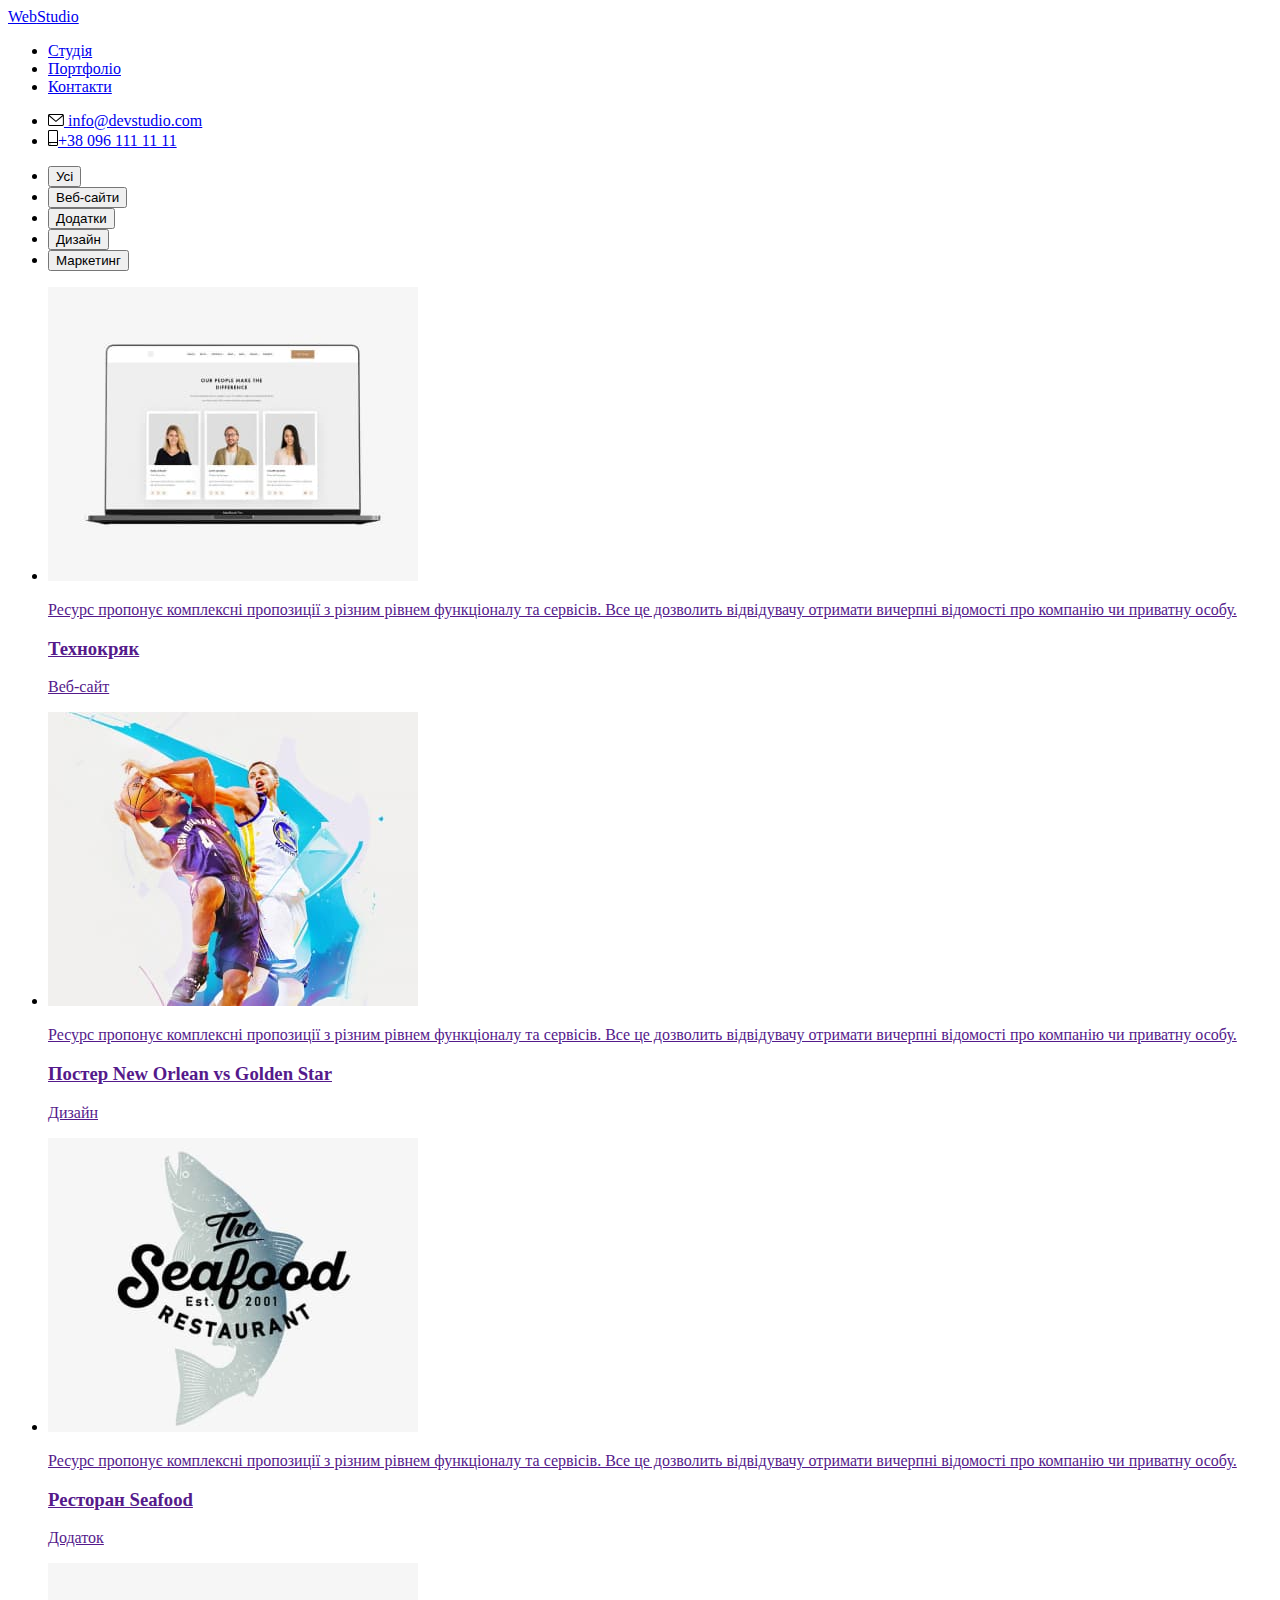
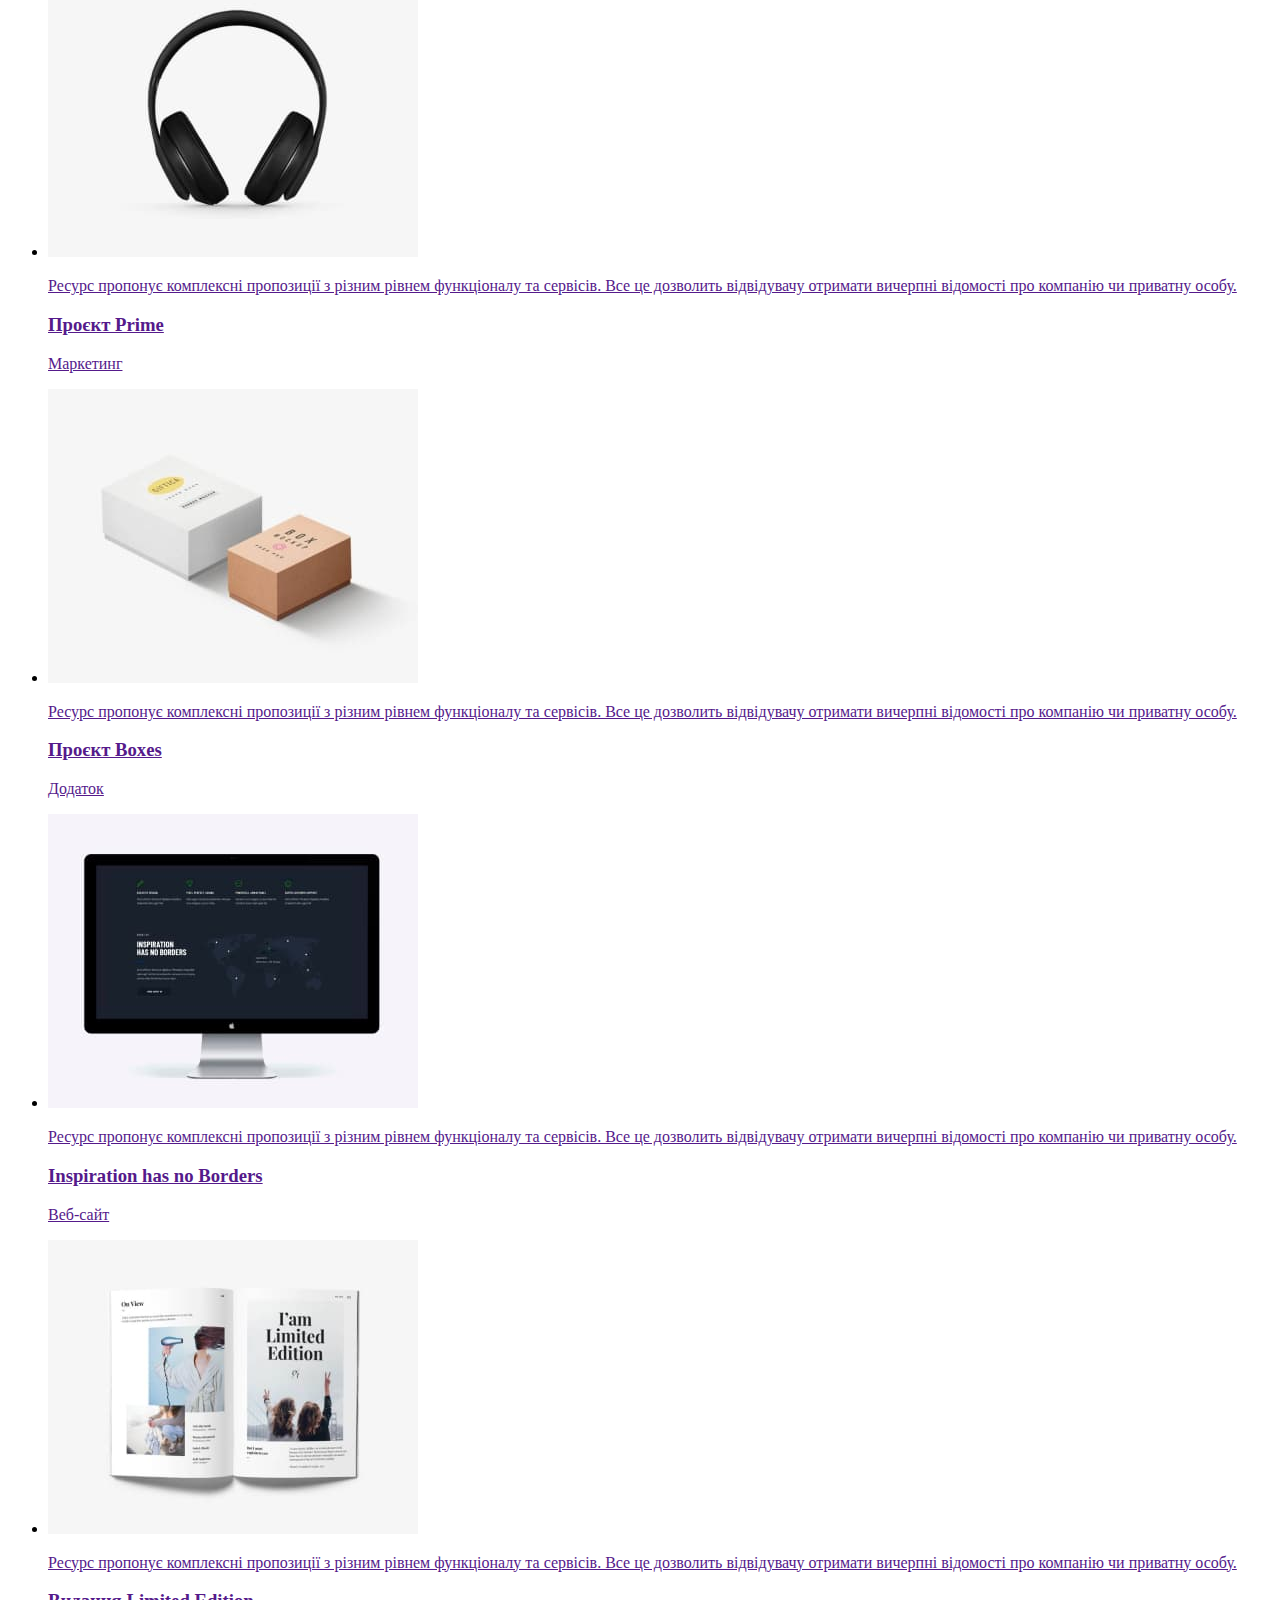
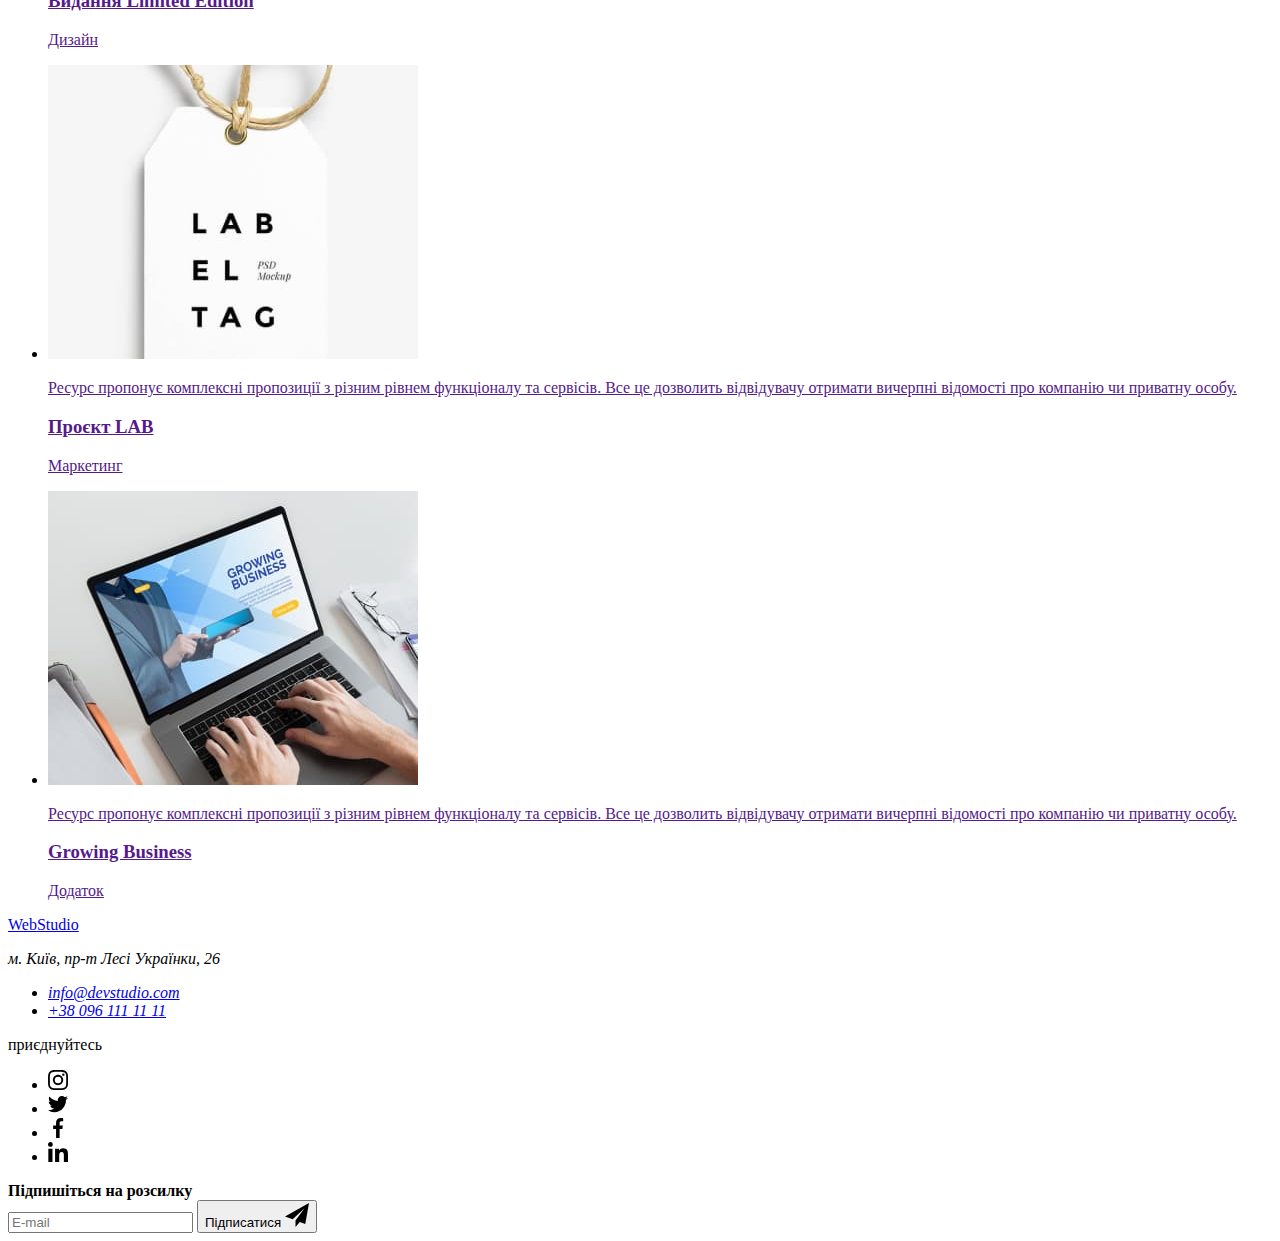
==== commit 84ba5a53: "create scss files" ====
--- a/portfolio.html
+++ b/portfolio.html
@@ -14,7 +14,8 @@
       crossorigin="anonymous"
       referrerpolicy="no-referrer"
     />
-    <link rel="stylesheet" href="./css/styles.css" />
+    <!-- <link rel="stylesheet" href="./css/styles.css" /> -->
+    <link rel="stylesheet" href="./css/main.min.css">
     <title>Портфоліо</title>
   </head>
   <body>
--- a/css/main.min.css
+++ b/css/main.min.css
@@ -0,0 +1 @@
+/*# sourceMappingURL=main.min.css.map */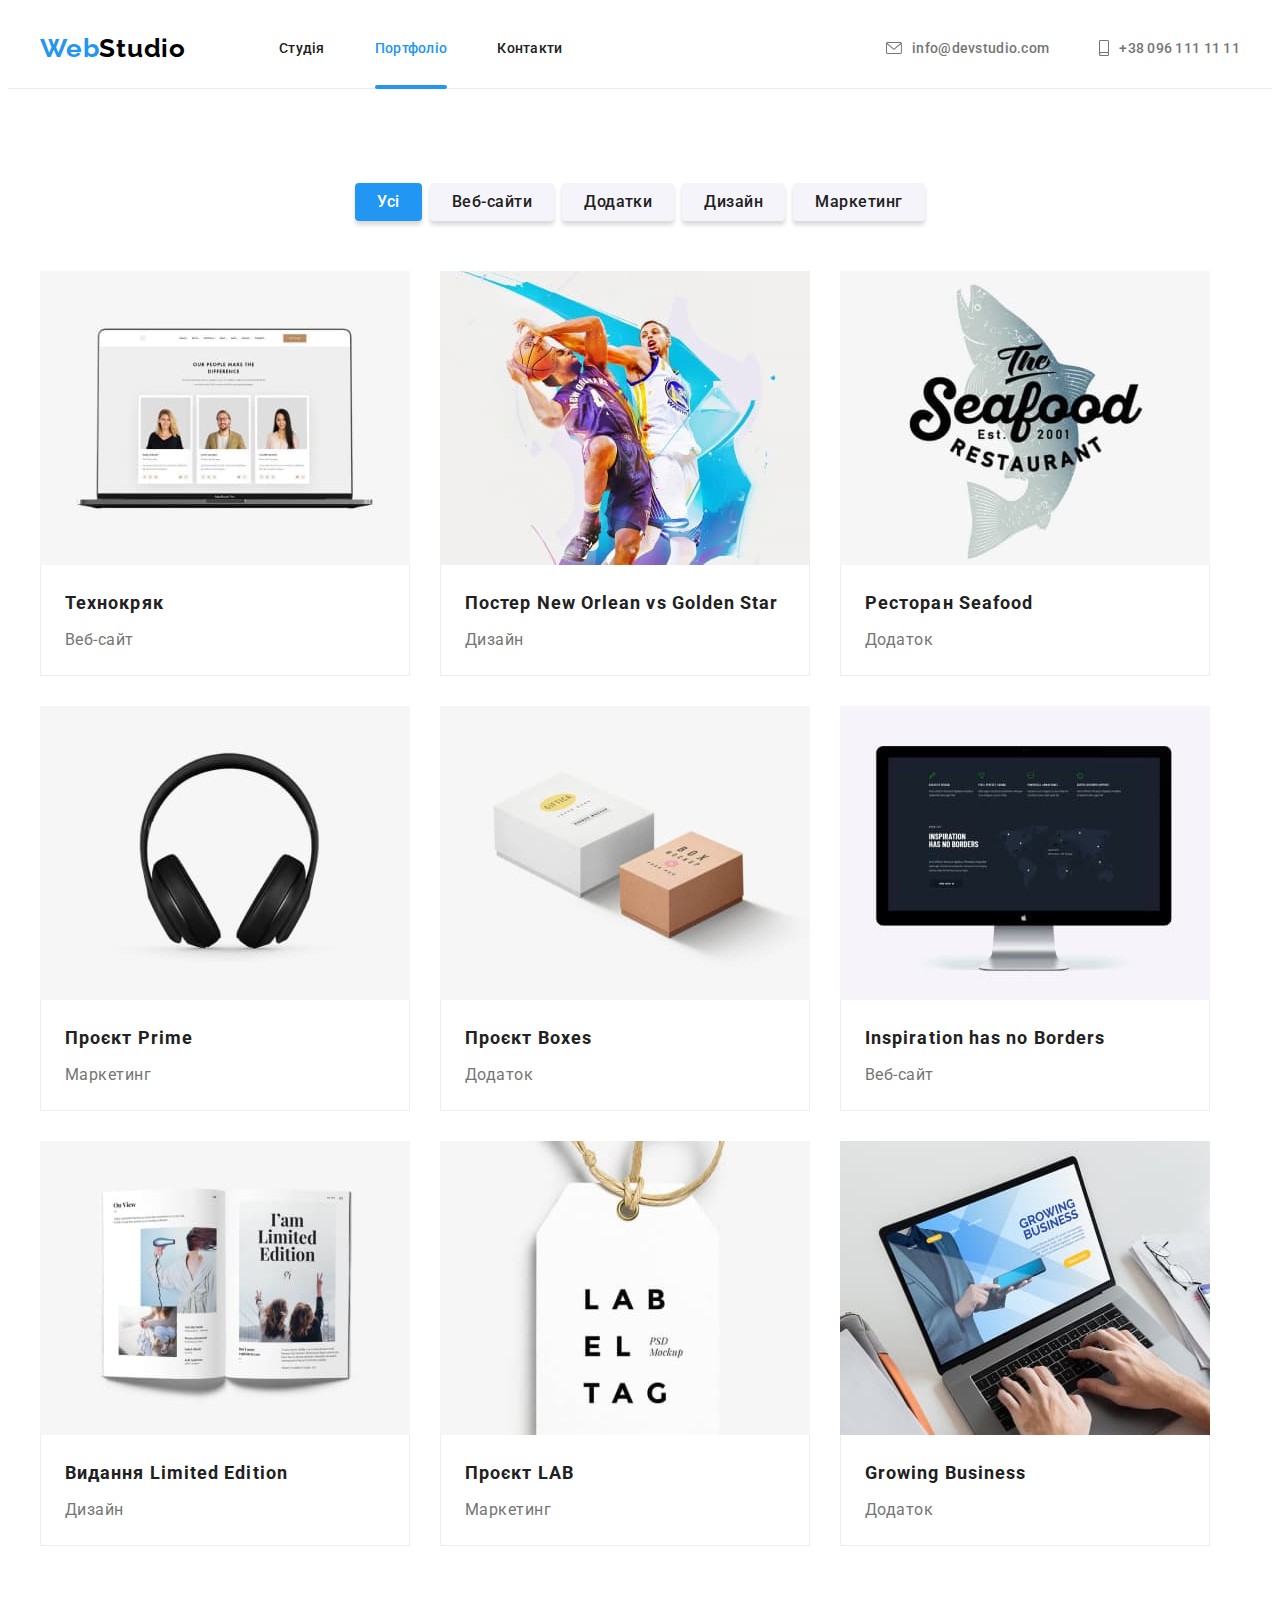
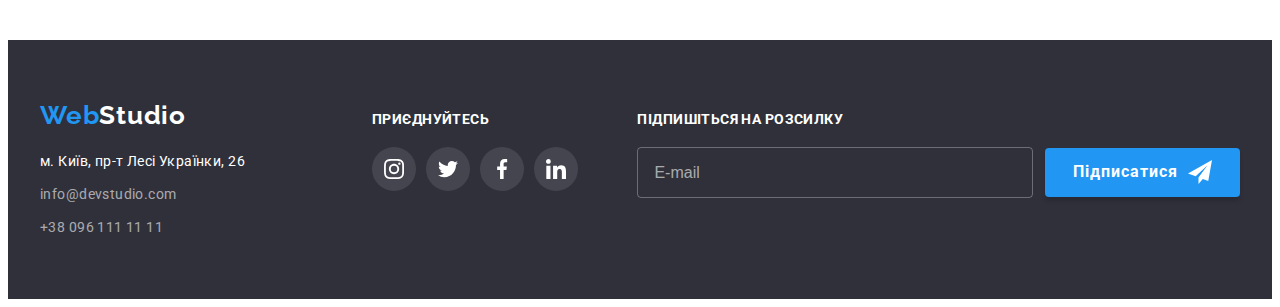
==== commit 2ca0f125: "update styles for pages with sass" ====
--- a/portfolio.html
+++ b/portfolio.html
@@ -14,7 +14,6 @@
       crossorigin="anonymous"
       referrerpolicy="no-referrer"
     />
-    <!-- <link rel="stylesheet" href="./css/styles.css" /> -->
     <link rel="stylesheet" href="./css/main.min.css">
     <title>Портфоліо</title>
   </head>
--- a/css/main.min.css
+++ b/css/main.min.css
@@ -1 +1 @@
-/*# sourceMappingURL=main.min.css.map */+:root{--main-font: Roboto, sans-serif;--secondary-font: Raleway;--title-cl: #212121;--txt-cl: #757575;--accent-cl: #2196f3;--bg-cl: #2f303a}body{font-family:var(--main-font);color:var(--txt-cl);font-size:14px}h1,h2,h3,h4,h5,h5,p{margin:0}img{display:block}ul,ol{padding:0;margin:0;list-style:none}a{text-decoration:none;display:block}.container{width:1200px;padding-left:15px;padding-right:15px;margin:0 auto}.section{padding-top:94px;padding-bottom:94px}.visually-hidden{position:absolute;clip:rect(0 0 0 0);width:1px;height:1px;margin:-1px}.btn{border:none;font-family:inherit;cursor:pointer;display:-webkit-box;display:-ms-flexbox;display:flex;-webkit-box-align:center;-ms-flex-align:center;align-items:center;margin:0 auto;padding:10px 28px;border-radius:4px;background:#2196f3;-webkit-box-shadow:0px 4px 4px 0px rgba(0,0,0,.15);box-shadow:0px 4px 4px 0px rgba(0,0,0,.15);color:#fff;font-size:16px;font-weight:700;line-height:1.8;letter-spacing:.96px;-webkit-transition:background-color .25s cubic-bezier(0.4, 0, 0.2, 1);transition:background-color .25s cubic-bezier(0.4, 0, 0.2, 1)}.btn:hover,.btn:focus{background-color:#158bec}.title{color:var(--title-cl);font-size:36px;font-weight:700;letter-spacing:1.08px;text-align:center;margin-bottom:50px}.logo{margin-right:93px;color:var(--accent-cl);font-family:Raleway;font-size:26px;font-weight:700;letter-spacing:.78px}.logo__color--dark{color:#000}.logo__color--white{color:#fff}.logo-footer{margin-bottom:20px}.header{border-bottom:1px solid #ececec}.header-container{display:-webkit-box;display:-ms-flexbox;display:flex;-webkit-box-align:center;-ms-flex-align:center;align-items:center}.navigation__list{display:-webkit-box;display:-ms-flexbox;display:flex}.navigation__item{margin-right:50px}.navigation__link{color:var(--title-cl);font-weight:500;letter-spacing:.28px;-webkit-transition:color .25s cubic-bezier(0.4, 0, 0.2, 1);transition:color .25s cubic-bezier(0.4, 0, 0.2, 1);padding-top:32px;padding-bottom:32px;position:relative}.navigation__link:hover,.navigation__link:focus{color:var(--accent-cl)}.navigation__link--active{color:var(--accent-cl)}.navigation__link--active::after{content:"";position:absolute;left:0;bottom:-1px;width:100%;height:4px;border-radius:2px;background-color:var(--accent-cl)}.contacts-list{margin-left:auto;display:-webkit-box;display:-ms-flexbox;display:flex}.contacts-list__item{margin-right:50px}.contacts-list__item:last-child{margin:0}.contacts-list__link{color:var(--txt-cl);font-weight:500;letter-spacing:.28px;-webkit-transition:color .25s cubic-bezier(0.4, 0, 0.2, 1);transition:color .25s cubic-bezier(0.4, 0, 0.2, 1);padding-top:32px;padding-bottom:32px;display:-webkit-box;display:-ms-flexbox;display:flex;-webkit-box-align:center;-ms-flex-align:center;align-items:center}.contacts-list__link:hover,.contacts-list__link:focus{color:var(--accent-cl)}.contacts-list__icon{margin-right:10px;fill:currentColor}.hero{background-color:var(--bg-cl);padding-top:200px;padding-bottom:200px;background-image:-webkit-gradient(linear, left top, left bottom, from(rgba(47, 48, 58, 0.4)), to(rgba(47, 48, 58, 0.4))),url(../images/hero/hero-bg.png);background-image:linear-gradient(to bottom, rgba(47, 48, 58, 0.4), rgba(47, 48, 58, 0.4)),url(../images/hero/hero-bg.png);background-repeat:no-repeat;background-position:center;background-size:cover;max-width:1600px;margin:0 auto}.hero-container{padding:0}.hero__title{color:#fff;font-size:44px;font-weight:900;line-height:1.36;letter-spacing:2.64px;text-transform:uppercase;margin-bottom:30px;margin-left:auto;margin-right:auto;width:694px}.hero__btn{padding:10px 32px}.backdrop{position:fixed;top:0;left:0;z-index:10;width:100%;height:100%;background-color:rgba(47,48,58,.6);-webkit-transition:visibility .6s cubic-bezier(0.4, 0, 0.2, 1),opacity .6s cubic-bezier(0.4, 0, 0.2, 1);transition:visibility .6s cubic-bezier(0.4, 0, 0.2, 1),opacity .6s cubic-bezier(0.4, 0, 0.2, 1)}.backdrop.is-hidden{visibility:hidden;opacity:0;pointer-events:none}.backdrop.is-hidden .modal-wrapper{-webkit-transform:translateX(-50%) translateY(-50%) scale(0.8);transform:translateX(-50%) translateY(-50%) scale(0.8)}.modal-wrapper{position:absolute;width:528px;padding:40px;background-color:#fff;border-radius:4px;-webkit-box-shadow:0px 2px 1px 0px rgba(0,0,0,.2),0px 1px 1px 0px rgba(0,0,0,.14),0px 1px 3px 0px rgba(0,0,0,.12);box-shadow:0px 2px 1px 0px rgba(0,0,0,.2),0px 1px 1px 0px rgba(0,0,0,.14),0px 1px 3px 0px rgba(0,0,0,.12);top:50%;left:50%;-webkit-transform:translateX(-50%) translateY(-50%) scale(1);transform:translateX(-50%) translateY(-50%) scale(1);-webkit-transition:-webkit-transform .6s cubic-bezier(0.4, 0, 0.2, 1);transition:-webkit-transform .6s cubic-bezier(0.4, 0, 0.2, 1);transition:transform .6s cubic-bezier(0.4, 0, 0.2, 1);transition:transform .6s cubic-bezier(0.4, 0, 0.2, 1), -webkit-transform .6s cubic-bezier(0.4, 0, 0.2, 1)}.modal-wrapper__close{position:absolute;right:8px;top:8px;width:30px;height:30px;border-radius:50%;display:-webkit-box;display:-ms-flexbox;display:flex;-webkit-box-pack:center;-ms-flex-pack:center;justify-content:center;-webkit-box-align:center;-ms-flex-align:center;align-items:center;background-color:rgba(0,0,0,0);cursor:pointer;outline:none;border:1px solid rgba(0,0,0,.1)}.modal-wrapper__close:focus{border:1px solid var(--accent-cl)}.modal-wrapper__close-icon{-webkit-transition:fill .25s cubic-bezier(0.4, 0, 0.2, 1);transition:fill .25s cubic-bezier(0.4, 0, 0.2, 1)}.modal-wrapper__close:hover .modal-wrapper__close-icon,.modal-wrapper__close:focus .modal-wrapper__close-icon{fill:var(--accent-cl)}.modal-form{width:448px}.modal-form__title{display:block;color:var(--title-cl);text-align:center;font-size:20px;font-weight:700;letter-spacing:.6px;margin-bottom:12px}.modal-form__group{display:block;position:relative;margin-bottom:10px}.modal-form__group:last-child{margin-top:25px}.modal-form__textarea{margin-bottom:24px}.modal-form__label{display:block;color:var(--txt-cl);font-size:12px;font-weight:400;letter-spacing:.12px;margin-bottom:4px}.modal-form__input{width:100%;padding:11px 20px 11px 40px;font-size:12px;font-weight:400;color:var(--txt-cl);border-radius:4px;border:1px solid rgba(33,33,33,.2);outline:none;-webkit-transition:border .25s cubic-bezier(0.4, 0, 0.2, 1);transition:border .25s cubic-bezier(0.4, 0, 0.2, 1)}.modal-form__input:focus,.modal-form__input:hover{border:1px solid var(--accent-cl)}.modal-form__icon{position:absolute;top:30px;left:12px;-webkit-transition:fill .3s cubic-bezier(0.4, 0, 0.2, 1);transition:fill .3s cubic-bezier(0.4, 0, 0.2, 1)}.modal-form__input:hover+.modal-form__icon,.modal-form__input:focus+.modal-form__icon{fill:var(--accent-cl)}.modal-form__comment{resize:none;max-width:100%;min-width:448px;max-height:120px;min-height:120px;padding:12px 16px;color:var(--txt-cl);font-size:12px;font-weight:400;letter-spacing:.12px;border-radius:4px;outline:none;margin-bottom:20px;border:1px solid rgba(33,33,33,.2);-webkit-transition:border .3s cubic-bezier(0.4, 0, 0.2, 1);transition:border .3s cubic-bezier(0.4, 0, 0.2, 1)}.modal-form__comment:focus,.modal-form__comment:hover{border:1px solid var(--accent-cl)}.modal-form__comment::-webkit-input-placeholder{color:rgba(117,117,117,.5)}.modal-form__comment::-moz-placeholder{color:rgba(117,117,117,.5)}.modal-form__comment:-ms-input-placeholder{color:rgba(117,117,117,.5)}.modal-form__comment::-ms-input-placeholder{color:rgba(117,117,117,.5)}.modal-form__comment::placeholder{color:rgba(117,117,117,.5)}.modal-form__text{margin-bottom:0;color:var(--txt-cl);font-size:14px;font-weight:400;line-height:1.7;letter-spacing:.42px}.modal-form__link{color:var(--accent-cl);display:inline-block}.modal-form__conditions{display:-webkit-box;display:-ms-flexbox;display:flex;-webkit-box-align:center;-ms-flex-align:center;align-items:center;padding-left:13px;margin-bottom:30px}.modal-form__custom-checkbox{display:block;width:16px;height:16px;border:1px solid #212121;border-radius:2px;margin-right:7px;display:-webkit-box;display:-ms-flexbox;display:flex;-webkit-box-pack:center;-ms-flex-pack:center;justify-content:center;-webkit-box-align:center;-ms-flex-align:center;align-items:center;background-color:#fff;-webkit-transition:background-color .25s cubic-bezier(0.4, 0, 0.2, 1),border .25s cubic-bezier(0.4, 0, 0.2, 1);transition:background-color .25s cubic-bezier(0.4, 0, 0.2, 1),border .25s cubic-bezier(0.4, 0, 0.2, 1)}.modal-form__custom-checkbox .modal-form__custom-checkbox-icon{fill:#fff;opacity:0;-webkit-transition:opacity .25s cubic-bezier(0.4, 0, 0.2, 1);transition:opacity .25s cubic-bezier(0.4, 0, 0.2, 1)}.modal-form__checkbox:focus+.modal-form__custom-checkbox{border:1px solid var(--accent-cl)}.modal-form__checkbox:checked+.modal-form__custom-checkbox{background-color:var(--accent-cl);border:1px solid var(--accent-cl)}.modal-form__checkbox:checked+.modal-form__custom-checkbox .modal-form__custom-checkbox-icon{opacity:1}.modal-form__btn{padding:10px 52px}.form-mailing__title{color:#fff;font-weight:700;letter-spacing:.42px;text-transform:uppercase;display:block;margin-bottom:20px}.form-mailing__group{display:-webkit-box;display:-ms-flexbox;display:flex;-webkit-box-align:center;-ms-flex-align:center;align-items:center}.form-mailing__input{width:358px;padding:16px 20px 15px 16px;background-color:rgba(0,0,0,0);color:rgba(255,255,255,.6);font-size:16px;font-weight:400;border-radius:4px;border:1px solid rgba(255,255,255,.3);outline:none;margin-right:12px;-webkit-transition:border .25s cubic-bezier(0.4, 0, 0.2, 1);transition:border .25s cubic-bezier(0.4, 0, 0.2, 1)}.form-mailing__input::-webkit-input-placeholder{color:rgba(255,255,255,.6);font-size:16px;font-weight:400}.form-mailing__input::-moz-placeholder{color:rgba(255,255,255,.6);font-size:16px;font-weight:400}.form-mailing__input:-ms-input-placeholder{color:rgba(255,255,255,.6);font-size:16px;font-weight:400}.form-mailing__input::-ms-input-placeholder{color:rgba(255,255,255,.6);font-size:16px;font-weight:400}.form-mailing__input::placeholder{color:rgba(255,255,255,.6);font-size:16px;font-weight:400}.form-mailing__input:focus,.form-mailing__input:hover{border:1px solid var(--accent-cl)}.form-mailing__icon{fill:#fff;margin-left:10px}.about.section{padding-bottom:0}.about-list{display:-webkit-box;display:-ms-flexbox;display:flex}.about-list__item{margin-right:30px;width:270px}.about-list__item:last-child{margin-right:0}.about-list__title{color:var(--title-cl);font-weight:700;font-size:14px;letter-spacing:.42px;text-transform:uppercase;margin-bottom:10px}.about-list__text{line-height:1.71;letter-spacing:.42px}.about-list__icon-container{display:-webkit-box;display:-ms-flexbox;display:flex;-webkit-box-pack:center;-ms-flex-pack:center;justify-content:center;-webkit-box-align:center;-ms-flex-align:center;align-items:center;height:120px;margin-bottom:30px;background-color:#f5f4fa;border-radius:4px}.specialization-list{display:-webkit-box;display:-ms-flexbox;display:flex;gap:30px}.specialization-list__item{position:relative}.specialization-list__text{position:absolute;left:0;bottom:0;display:-webkit-box;display:-ms-flexbox;display:flex;-webkit-box-pack:center;-ms-flex-pack:center;justify-content:center;-webkit-box-align:center;-ms-flex-align:center;align-items:center;text-transform:uppercase;color:#fff;letter-spacing:.42px;font-weight:700;width:100%;height:70px;background-color:rgba(47,48,58,.8)}.team{background-color:#f5f4fa}.team-list{display:-webkit-box;display:-ms-flexbox;display:flex;gap:30px}.team-list__item{background-color:#fff;-webkit-box-shadow:0px 2px 1px 0px rgba(0,0,0,.2),0px 1px 1px 0px rgba(0,0,0,.14),0px 1px 3px 0px rgba(0,0,0,.12);box-shadow:0px 2px 1px 0px rgba(0,0,0,.2),0px 1px 1px 0px rgba(0,0,0,.14),0px 1px 3px 0px rgba(0,0,0,.12);border-radius:0px 0px 4px 4px}.team-info{padding-top:30px;padding-bottom:30px}.team-list__title{color:var(--title-cl);font-size:16px;font-weight:500;letter-spacing:.48px;text-align:center;margin-bottom:10px}.team-list__text{font-size:16px;letter-spacing:.48px;margin-bottom:16px;text-align:center}.social-list{display:-webkit-box;display:-ms-flexbox;display:flex;-webkit-box-pack:center;-ms-flex-pack:center;justify-content:center;-webkit-box-align:center;-ms-flex-align:center;align-items:center;gap:10px}.social-list__link{display:-webkit-box;display:-ms-flexbox;display:flex;-webkit-box-align:center;-ms-flex-align:center;align-items:center;-webkit-box-pack:center;-ms-flex-pack:center;justify-content:center;width:44px;height:44px;background-color:#fff;border-radius:50%;color:#afb1b8;-webkit-transition:background-color .25s cubic-bezier(0.4, 0, 0.2, 1);transition:background-color .25s cubic-bezier(0.4, 0, 0.2, 1)}.social-list__link:hover,.social-list__link:focus{background-color:var(--accent-cl)}.social-list__icon{fill:currentColor;-webkit-transition:fill .25s cubic-bezier(0.4, 0, 0.2, 1);transition:fill .25s cubic-bezier(0.4, 0, 0.2, 1)}.social-list__link:hover .social-list__icon,.social-list__link:focus .social-list__icon{fill:#fff}.clients-list{display:-webkit-box;display:-ms-flexbox;display:flex;-webkit-box-align:center;-ms-flex-align:center;align-items:center;gap:30px}.clients-list__item{width:170px;height:92px;color:#afb1b8}.clients-list__icon{fill:currentColor;-webkit-transition:fill .25s cubic-bezier(0.4, 0, 0.2, 1);transition:fill .25s cubic-bezier(0.4, 0, 0.2, 1)}.clients-list__link{display:-webkit-box;display:-ms-flexbox;display:flex;-webkit-box-pack:center;-ms-flex-pack:center;justify-content:center;-webkit-box-align:center;-ms-flex-align:center;align-items:center;height:100%;color:#afb1b8;border-radius:4px;border:1px solid #afb1b8;-webkit-transition:border .25s cubic-bezier(0.4, 0, 0.2, 1);transition:border .25s cubic-bezier(0.4, 0, 0.2, 1)}.clients-list__link:hover,.clients-list__link:focus{border:1px solid var(--accent-cl)}.clients-list__link:hover .clients-list__icon,.clients-list__link:focus .clients-list__icon{fill:var(--accent-cl)}.footer{background-color:var(--bg-cl);padding-top:60px;padding-bottom:60px}.address-container{margin-right:93px}.address__footer{font-style:normal;color:#fff;line-height:1.71;letter-spacing:.42px;margin-bottom:9px}.footer-list__item{margin-bottom:9px}.footer-list__item:last-child{margin-bottom:0}.footer-list__link{color:rgba(255,255,255,.6);font-style:normal;line-height:1.71;letter-spacing:.42px;-webkit-transition:color .25s cubic-bezier(0.4, 0, 0.2, 1);transition:color .25s cubic-bezier(0.4, 0, 0.2, 1)}.footer-list__link:hover,.footer-list__link:focus{color:var(--accent-cl)}.footer-container{display:-webkit-box;display:-ms-flexbox;display:flex;-webkit-box-align:baseline;-ms-flex-align:baseline;align-items:baseline}.join{margin-right:auto}.join__text{color:#fff;font-size:14px;font-weight:700;letter-spacing:.42px;text-transform:uppercase;margin-bottom:20px}.social-list__link--gray{color:#fff;background-color:rgba(255,255,255,.1)}.projects-list{display:-webkit-box;display:-ms-flexbox;display:flex;-webkit-box-pack:center;-ms-flex-pack:center;justify-content:center;margin-bottom:50px}.projects-list__item{margin-right:8px}.projects-list__item:last-child{margin-right:0}.projects-list__btn{font-size:16px;background-color:#f5f4fa;color:var(--title-cl);font-weight:500;line-height:1.62;padding:6px 22px;border-radius:4px;letter-spacing:.48px;-webkit-transition-property:background-color,color,-webkit-box-shadow;transition-property:background-color,color,-webkit-box-shadow;transition-property:background-color,color,box-shadow;transition-property:background-color,color,box-shadow,-webkit-box-shadow;-webkit-transition-duration:.25s;transition-duration:.25s;-webkit-transition-timing-function:cubic-bezier(0.4, 0, 0.2, 1);transition-timing-function:cubic-bezier(0.4, 0, 0.2, 1)}.projects-list__btn:hover,.projects-list__btn:focus{color:#fff;background-color:var(--accent-cl);-webkit-box-shadow:0px 2px 2px 0px rgba(0,0,0,.12),0px 1px 2px 0px rgba(0,0,0,.08),0px 3px 1px 0px rgba(0,0,0,.1);box-shadow:0px 2px 2px 0px rgba(0,0,0,.12),0px 1px 2px 0px rgba(0,0,0,.08),0px 3px 1px 0px rgba(0,0,0,.1)}.projects-list__btn--active{background-color:var(--accent-cl);color:#fff}.projects-type-list{display:-webkit-box;display:-ms-flexbox;display:flex;-webkit-box-align:end;-ms-flex-align:end;align-items:flex-end;-ms-flex-wrap:wrap;flex-wrap:wrap;gap:30px}.projects-type-list__link{-webkit-transition:-webkit-box-shadow .25s cubic-bezier(0.4, 0, 0.2, 1);transition:-webkit-box-shadow .25s cubic-bezier(0.4, 0, 0.2, 1);transition:box-shadow .25s cubic-bezier(0.4, 0, 0.2, 1);transition:box-shadow .25s cubic-bezier(0.4, 0, 0.2, 1), -webkit-box-shadow .25s cubic-bezier(0.4, 0, 0.2, 1)}.projects-type-list__link:hover,.projects-type-list__link:focus{-webkit-box-shadow:1px 4px 6px 0px rgba(0,0,0,.16),0px 4px 4px 0px rgba(0,0,0,.06),0px 1px 1px 0px rgba(0,0,0,.12);box-shadow:1px 4px 6px 0px rgba(0,0,0,.16),0px 4px 4px 0px rgba(0,0,0,.06),0px 1px 1px 0px rgba(0,0,0,.12)}.projects-type-list__link:hover .projects-type-list__overlay,.projects-type-list__link:focus .projects-type-list__overlay{-webkit-transform:translateY(0);transform:translateY(0);opacity:1}.projects-type-list__info{padding-top:20px;padding-right:24px;padding-bottom:20px;padding-left:24px;border-right:1px solid #eee;border-bottom:1px solid #eee;border-left:1px solid #eee}.projects-type-list__title{margin-bottom:4px}.projects-type-list__item{background:#fff}.projects-type-list__title{color:var(--title-cl);font-size:18px;font-weight:700;line-height:2;letter-spacing:1.08px}.projects-type-list__name{color:var(--txt-cl);font-size:16px;line-height:1.87;letter-spacing:.48px}.projects-type-list__overlay-wrapper{position:relative;overflow:hidden}.projects-type-list__overlay{background:rgba(33,150,243,.9);position:absolute;left:0;top:0;width:100%;height:100%;display:-webkit-box;display:-ms-flexbox;display:flex;-webkit-box-pack:center;-ms-flex-pack:center;justify-content:center;-webkit-box-align:center;-ms-flex-align:center;align-items:center;-webkit-transform:translateY(100%);transform:translateY(100%);opacity:0;-webkit-transition:-webkit-transform .25s cubic-bezier(0.4, 0, 0.2, 1);transition:-webkit-transform .25s cubic-bezier(0.4, 0, 0.2, 1);transition:transform .25s cubic-bezier(0.4, 0, 0.2, 1);transition:transform .25s cubic-bezier(0.4, 0, 0.2, 1), -webkit-transform .25s cubic-bezier(0.4, 0, 0.2, 1)}.projects-type-list__text{width:322px;color:#fff;font-family:Roboto;font-size:18px;font-weight:400;line-height:1.55;letter-spacing:.54px}/*# sourceMappingURL=main.min.css.map */